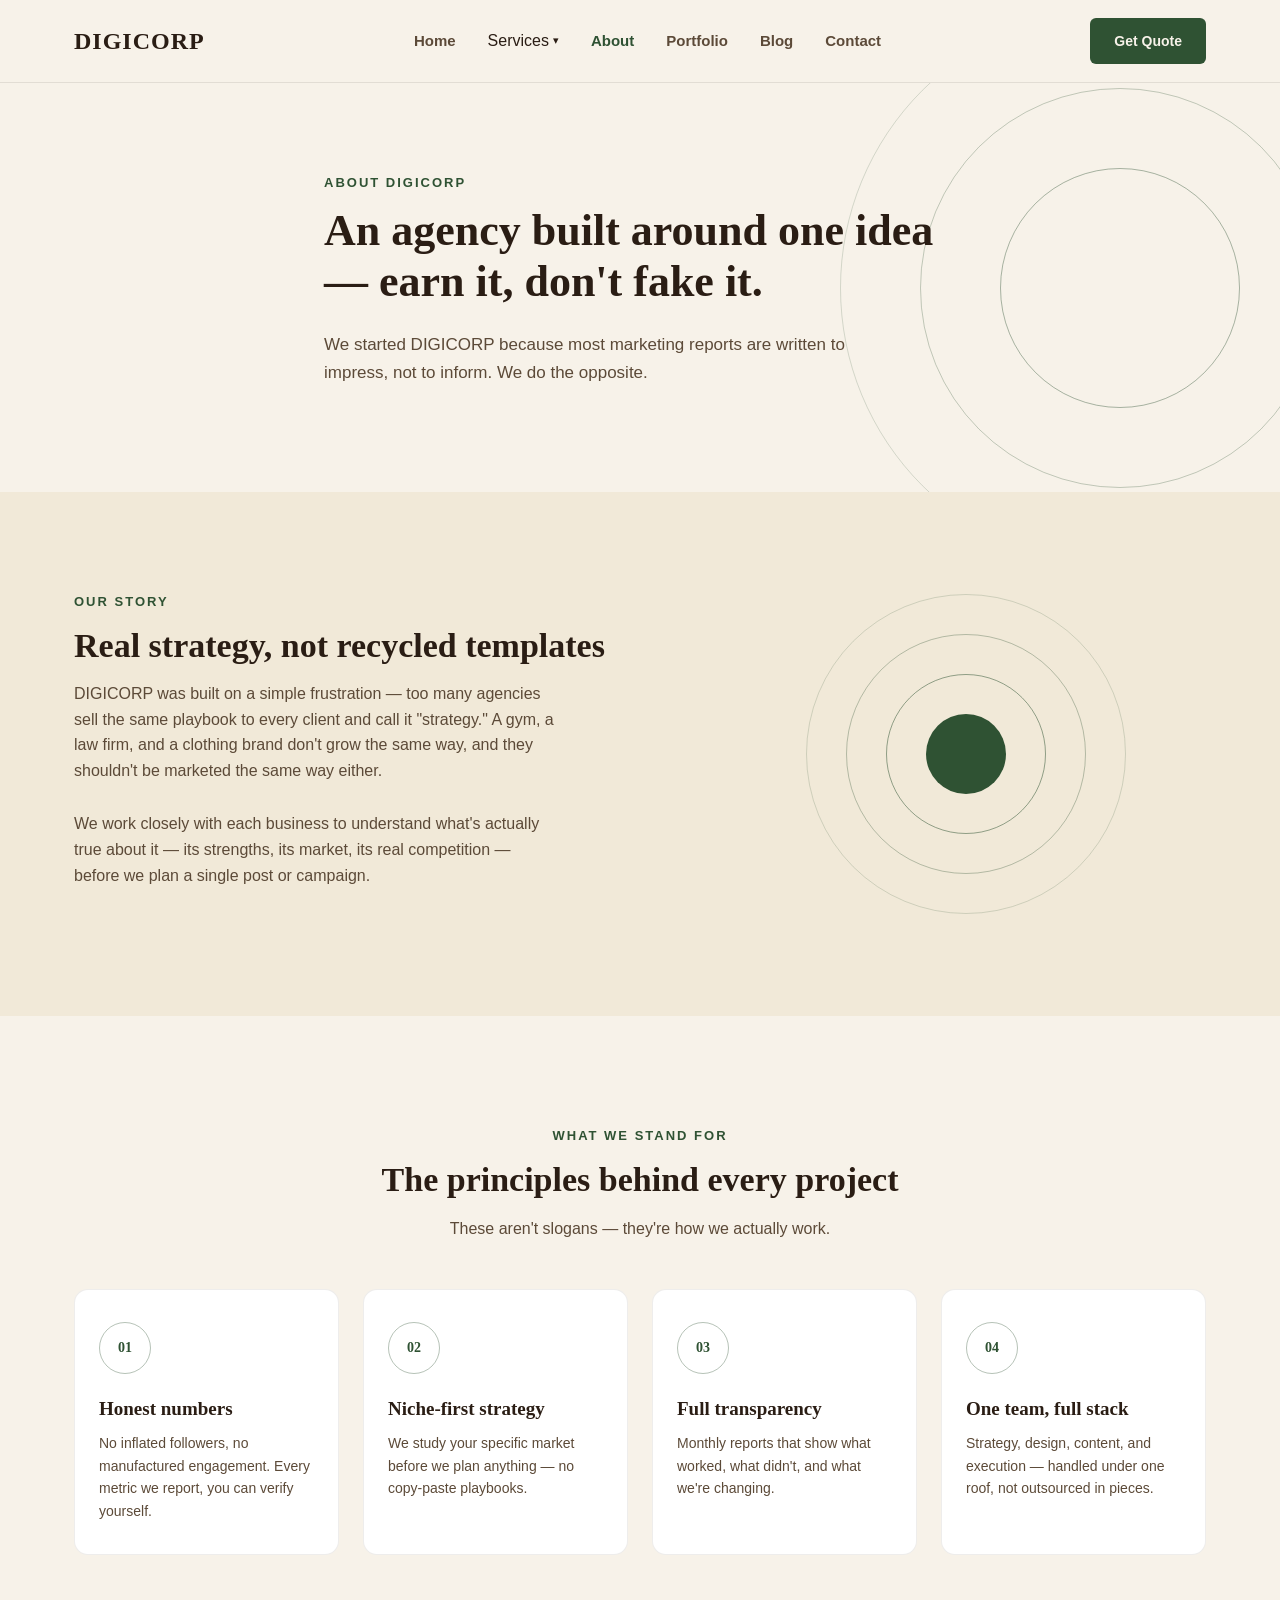
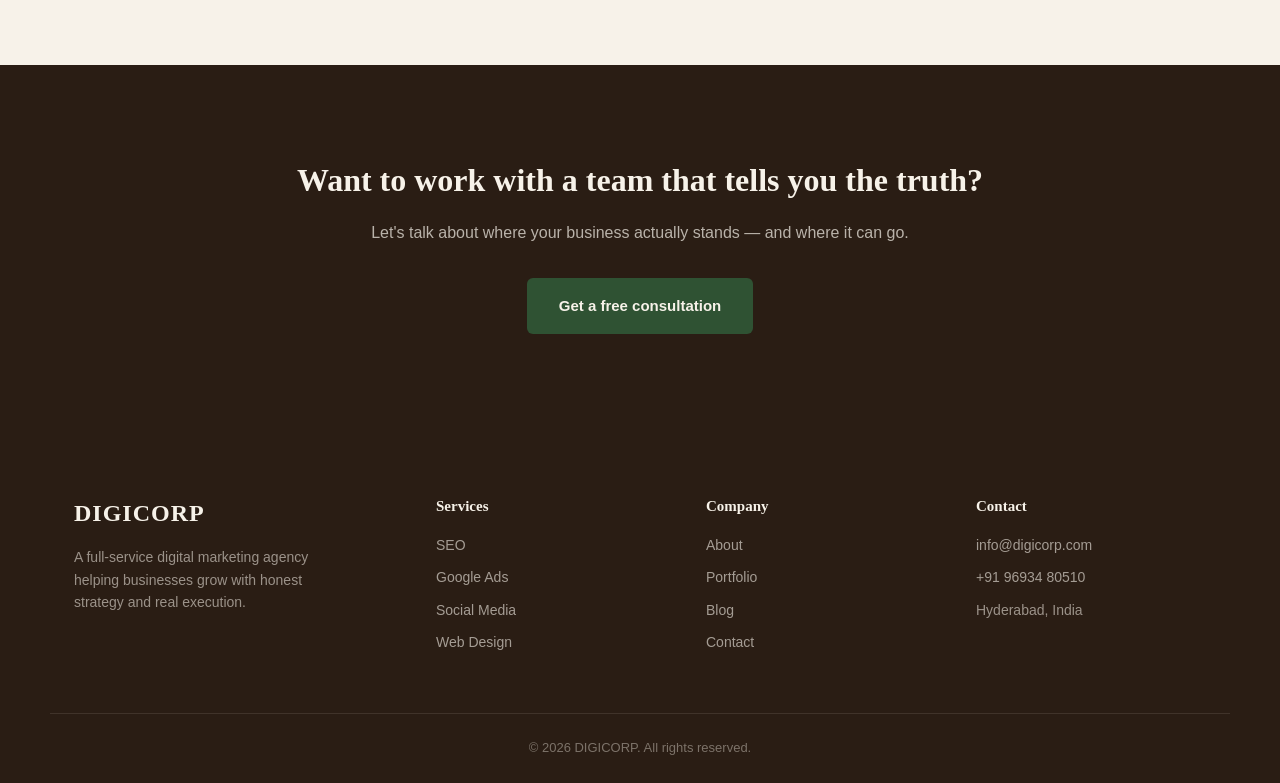
==== about.html @ 6003962d "Create about.html" ====
<!DOCTYPE html>
<html lang="en">
<head>
<meta charset="UTF-8">
<meta name="viewport" content="width=device-width, initial-scale=1.0">
<title>About — DIGICORP</title>
<meta name="description" content="DIGICORP is a full-service digital marketing agency built on one principle — real results, reported honestly.">
<link rel="stylesheet" href="css/style.css">
</head>
<body>

<!-- ===== NAVBAR ===== -->
<header class="navbar" id="navbar">
  <div class="container navbar-inner">
    <a href="index.html" class="logo">DIGICORP</a>

    <nav class="nav-links" id="navLinks">
      <a href="index.html">Home</a>
      <div class="dropdown">
        <a href="services.html" class="dropdown-toggle">Services <span class="caret">▾</span></a>
        <div class="dropdown-menu">
          <a href="seo.html">SEO</a>
          <a href="google-ads.html">Google Ads</a>
          <a href="social-media.html">Social Media Marketing</a>
          <a href="web-design.html">Web Design</a>
          <a href="video-editing.html">Video Editing</a>
          <a href="content-marketing.html">Content Marketing</a>
          <a href="graphics-design.html">Graphics Design</a>
          <a href="branding.html">Branding Strategy</a>
        </div>
      </div>
      <a href="about.html" class="active">About</a>
      <a href="portfolio.html">Portfolio</a>
      <a href="blog.html">Blog</a>
      <a href="contact.html">Contact</a>
    </nav>

    <a href="contact.html" class="btn-cta">Get Quote</a>

    <button class="menu-toggle" id="menuToggle" aria-label="Toggle menu">
      <span></span><span></span><span></span>
    </button>
  </div>
</header>

<!-- ===== PAGE HERO ===== -->
<section class="hero" style="padding: 90px 0 70px;">
  <div class="hero-rings" aria-hidden="true">
    <span class="ring ring-1"></span>
    <span class="ring ring-2"></span>
    <span class="ring ring-3"></span>
  </div>
  <div class="container hero-inner">
    <p class="eyebrow">About DIGICORP</p>
    <h1 style="font-size: 44px;">An agency built around one idea — earn it, don't fake it.</h1>
    <p class="hero-sub">We started DIGICORP because most marketing reports are written to impress, not to inform. We do the opposite.</p>
  </div>
</section>

<!-- ===== STORY ===== -->
<section class="why">
  <div class="container why-inner">
    <div class="why-text">
      <p class="eyebrow">Our story</p>
      <h2 class="section-title">Real strategy, not recycled templates</h2>
      <p class="why-desc">DIGICORP was built on a simple frustration — too many agencies sell the same playbook to every client and call it "strategy." A gym, a law firm, and a clothing brand don't grow the same way, and they shouldn't be marketed the same way either.</p>
      <p class="why-desc">We work closely with each business to understand what's actually true about it — its strengths, its market, its real competition — before we plan a single post or campaign.</p>
    </div>
    <div class="why-visual" aria-hidden="true">
      <div class="ring-stack">
        <div class="ring-stack-circle c1"></div>
        <div class="ring-stack-circle c2"></div>
        <div class="ring-stack-circle c3"></div>
        <div class="ring-stack-circle c4"></div>
      </div>
    </div>
  </div>
</section>

<!-- ===== VALUES ===== -->
<section class="services">
  <div class="container">
    <p class="eyebrow center">What we stand for</p>
    <h2 class="section-title center">The principles behind every project</h2>
    <p class="section-sub center">These aren't slogans — they're how we actually work.</p>

    <div class="services-grid">

      <div class="service-card">
        <span class="service-ring"><i>01</i></span>
        <h3>Honest numbers</h3>
        <p>No inflated followers, no manufactured engagement. Every metric we report, you can verify yourself.</p>
      </div>

      <div class="service-card">
        <span class="service-ring"><i>02</i></span>
        <h3>Niche-first strategy</h3>
        <p>We study your specific market before we plan anything — no copy-paste playbooks.</p>
      </div>

      <div class="service-card">
        <span class="service-ring"><i>03</i></span>
        <h3>Full transparency</h3>
        <p>Monthly reports that show what worked, what didn't, and what we're changing.</p>
      </div>

      <div class="service-card">
        <span class="service-ring"><i>04</i></span>
        <h3>One team, full stack</h3>
        <p>Strategy, design, content, and execution — handled under one roof, not outsourced in pieces.</p>
      </div>

    </div>
  </div>
</section>

<!-- ===== CTA BAND ===== -->
<section class="cta-band">
  <div class="container cta-band-inner">
    <h2>Want to work with a team that tells you the truth?</h2>
    <p>Let's talk about where your business actually stands — and where it can go.</p>
    <a href="contact.html" class="btn-primary">Get a free consultation</a>
  </div>
</section>

<!-- ===== FOOTER ===== -->
<footer class="footer">
  <div class="container footer-inner">
    <div class="footer-col">
      <p class="logo footer-logo">DIGICORP</p>
      <p class="footer-desc">A full-service digital marketing agency helping businesses grow with honest strategy and real execution.</p>
    </div>
    <div class="footer-col">
      <h4>Services</h4>
      <a href="seo.html">SEO</a>
      <a href="google-ads.html">Google Ads</a>
      <a href="social-media.html">Social Media</a>
      <a href="web-design.html">Web Design</a>
    </div>
    <div class="footer-col">
      <h4>Company</h4>
      <a href="about.html">About</a>
      <a href="portfolio.html">Portfolio</a>
      <a href="blog.html">Blog</a>
      <a href="contact.html">Contact</a>
    </div>
    <div class="footer-col">
      <h4>Contact</h4>
      <a href="mailto:info@digicorp.com">info@digicorp.com</a>
      <a href="tel:+919693480510">+91 96934 80510</a>
      <p class="footer-desc">Hyderabad, India</p>
    </div>
  </div>
  <div class="container footer-bottom">
    <p>© 2026 DIGICORP. All rights reserved.</p>
  </div>
</footer>

<script src="js/main.js"></script>
</body>
</html>
---- css/style.css ----
/* ========== RESET & BASE ========== */
* { margin: 0; padding: 0; box-sizing: border-box; }

:root {
  --cream: #F7F2E9;
  --cream-soft: #F1E9D8;
  --brown-deep: #2A1D14;
  --brown-mid: #5C4A38;
  --brown-muted: #8A7158;
  --green: #2F5233;
  --green-light: #3E6B45;
  --white: #FFFFFF;
  --font-heading: "Bookman Old Style", "Century Schoolbook", Georgia, serif;
  --font-body: Calibri, Arial, sans-serif;
}

html { scroll-behavior: smooth; }

body {
  font-family: var(--font-body);
  background: var(--cream);
  color: var(--brown-deep);
  line-height: 1.6;
  overflow-x: hidden;
}

.container {
  max-width: 1180px;
  margin: 0 auto;
  padding: 0 24px;
}

a { text-decoration: none; color: inherit; }
ul { list-style: none; }
img { max-width: 100%; display: block; }

.eyebrow {
  font-family: var(--font-body);
  font-size: 13px;
  font-weight: bold;
  letter-spacing: 2px;
  text-transform: uppercase;
  color: var(--green);
  margin-bottom: 12px;
}
.eyebrow.center { text-align: center; }

.section-title {
  font-family: var(--font-heading);
  font-size: 34px;
  font-weight: bold;
  color: var(--brown-deep);
  line-height: 1.25;
  margin-bottom: 14px;
}
.section-title.center { text-align: center; max-width: 680px; margin-left: auto; margin-right: auto; }

.section-sub {
  font-size: 16px;
  color: var(--brown-mid);
  max-width: 560px;
}
.section-sub.center { text-align: center; margin: 0 auto 48px; }

/* ========== BUTTONS ========== */
.btn-primary, .btn-secondary, .btn-cta {
  display: inline-block;
  padding: 14px 30px;
  border-radius: 6px;
  font-weight: bold;
  font-size: 15px;
  transition: all 0.25s ease;
  cursor: pointer;
  border: 2px solid transparent;
}

.btn-primary {
  background: var(--green);
  color: var(--cream);
}
.btn-primary:hover { background: var(--green-light); transform: translateY(-2px); }

.btn-secondary {
  background: transparent;
  color: var(--brown-deep);
  border-color: var(--brown-deep);
}
.btn-secondary:hover { background: var(--brown-deep); color: var(--cream); }

.btn-cta {
  background: var(--green);
  color: var(--cream);
  padding: 10px 22px;
  font-size: 14px;
}
.btn-cta:hover { background: var(--green-light); }

/* ========== NAVBAR ========== */
.navbar {
  position: sticky;
  top: 0;
  z-index: 100;
  background: rgba(247, 242, 233, 0.95);
  backdrop-filter: blur(6px);
  border-bottom: 1px solid rgba(42, 29, 20, 0.1);
}

.navbar-inner {
  display: flex;
  align-items: center;
  justify-content: space-between;
  padding-top: 18px;
  padding-bottom: 18px;
  gap: 24px;
}

.logo {
  font-family: var(--font-heading);
  font-size: 24px;
  font-weight: bold;
  color: var(--brown-deep);
  letter-spacing: 1px;
  flex-shrink: 0;
}

.nav-links {
  display: flex;
  align-items: center;
  gap: 32px;
  flex: 1;
  justify-content: center;
}

.nav-links > a {
  font-size: 15px;
  font-weight: bold;
  color: var(--brown-mid);
  padding: 6px 0;
  position: relative;
  white-space: nowrap;
}
.nav-links > a:hover, .nav-links > a.active { color: var(--green); }

.dropdown { position: relative; }
.dropdown-toggle { display: flex; align-items: center; gap: 4px; }
.caret { font-size: 11px; }

.dropdown-menu {
  position: absolute;
  top: calc(100% + 14px);
  left: 50%;
  transform: translateX(-50%);
  background: var(--white);
  border: 1px solid rgba(42, 29, 20, 0.1);
  border-radius: 10px;
  padding: 10px;
  min-width: 230px;
  display: flex;
  flex-direction: column;
  opacity: 0;
  visibility: hidden;
  transform: translateX(-50%) translateY(8px);
  transition: all 0.2s ease;
  box-shadow: 0 12px 30px rgba(42, 29, 20, 0.12);
}

.dropdown:hover .dropdown-menu {
  opacity: 1;
  visibility: visible;
  transform: translateX(-50%) translateY(0);
}

.dropdown-menu a {
  padding: 10px 14px;
  border-radius: 6px;
  font-size: 14px;
  font-weight: normal;
  color: var(--brown-deep);
}
.dropdown-menu a:hover { background: var(--cream-soft); color: var(--green); }

.menu-toggle {
  display: none;
  flex-direction: column;
  gap: 5px;
  background: none;
  border: none;
  cursor: pointer;
  padding: 4px;
}
.menu-toggle span {
  width: 24px;
  height: 2.5px;
  background: var(--brown-deep);
  border-radius: 2px;
}

/* ========== HERO ========== */
.hero {
  position: relative;
  padding: 110px 0 90px;
  overflow: hidden;
}

.hero-rings {
  position: absolute;
  top: 50%;
  right: -120px;
  transform: translateY(-50%);
  width: 560px;
  height: 560px;
  pointer-events: none;
}
.ring {
  position: absolute;
  border-radius: 50%;
  border: 1.5px solid rgba(47, 82, 51, 0.18);
}
.ring-1 { width: 560px; height: 560px; top: 0; left: 0; }
.ring-2 { width: 400px; height: 400px; top: 80px; left: 80px; border-color: rgba(47, 82, 51, 0.28); }
.ring-3 { width: 240px; height: 240px; top: 160px; left: 160px; border-color: rgba(47, 82, 51, 0.4); }

.hero-inner { position: relative; max-width: 680px; }

.hero h1 {
  font-family: var(--font-heading);
  font-size: 52px;
  font-weight: bold;
  line-height: 1.15;
  color: var(--brown-deep);
  margin-bottom: 24px;
}

.hero-sub {
  font-size: 17px;
  color: var(--brown-mid);
  max-width: 540px;
  margin-bottom: 36px;
}

.hero-actions { display: flex; gap: 16px; flex-wrap: wrap; }

/* ========== TRUST STRIP ========== */
.trust-strip {
  background: var(--brown-deep);
  padding: 36px 0;
}
.trust-inner {
  display: grid;
  grid-template-columns: repeat(4, 1fr);
  gap: 24px;
  text-align: center;
}
.trust-item { display: flex; flex-direction: column; gap: 4px; }
.trust-num {
  font-family: var(--font-heading);
  font-size: 28px;
  font-weight: bold;
  color: var(--cream);
}
.trust-label {
  font-size: 13px;
  color: rgba(247, 242, 233, 0.65);
  text-transform: uppercase;
  letter-spacing: 1px;
}

/* ========== SERVICES ========== */
.services { padding: 110px 0; }

.services-grid {
  display: grid;
  grid-template-columns: repeat(4, 1fr);
  gap: 24px;
}

.service-card {
  background: var(--white);
  border: 1px solid rgba(42, 29, 20, 0.08);
  border-radius: 14px;
  padding: 32px 24px;
  transition: all 0.25s ease;
}
.service-card:hover {
  transform: translateY(-6px);
  box-shadow: 0 16px 32px rgba(42, 29, 20, 0.1);
  border-color: rgba(47, 82, 51, 0.25);
}

.service-ring {
  display: flex;
  align-items: center;
  justify-content: center;
  width: 52px;
  height: 52px;
  border-radius: 50%;
  border: 1.5px solid rgba(47, 82, 51, 0.35);
  margin-bottom: 20px;
}
.service-ring i {
  font-style: normal;
  font-family: var(--font-heading);
  font-weight: bold;
  font-size: 14px;
  color: var(--green);
}

.service-card h3 {
  font-family: var(--font-heading);
  font-size: 19px;
  margin-bottom: 8px;
  color: var(--brown-deep);
}
.service-card p {
  font-size: 14px;
  color: var(--brown-mid);
}

/* ========== WHY US ========== */
.why { padding: 100px 0; background: var(--cream-soft); }

.why-inner {
  display: grid;
  grid-template-columns: 1.1fr 0.9fr;
  gap: 64px;
  align-items: center;
}

.why-desc { font-size: 16px; color: var(--brown-mid); margin-bottom: 28px; max-width: 480px; }

.why-list { display: flex; flex-direction: column; gap: 16px; }
.why-list li { font-size: 15px; color: var(--brown-mid); padding-left: 26px; position: relative; }
.why-list li::before {
  content: "";
  position: absolute;
  left: 0;
  top: 8px;
  width: 8px;
  height: 8px;
  border-radius: 50%;
  background: var(--green);
}
.why-list strong { color: var(--brown-deep); }

.why-visual { display: flex; align-items: center; justify-content: center; }
.ring-stack { position: relative; width: 320px; height: 320px; }
.ring-stack-circle { position: absolute; border-radius: 50%; border: 1.5px solid var(--green); opacity: 0.18; }
.ring-stack-circle.c1 { width: 320px; height: 320px; top: 0; left: 0; }
.ring-stack-circle.c2 { width: 240px; height: 240px; top: 40px; left: 40px; opacity: 0.32; }
.ring-stack-circle.c3 { width: 160px; height: 160px; top: 80px; left: 80px; opacity: 0.5; }
.ring-stack-circle.c4 { width: 80px; height: 80px; top: 120px; left: 120px; background: var(--green); opacity: 1; border: none; }

/* ========== PROCESS ========== */
.process { padding: 110px 0; }

.process-grid {
  display: grid;
  grid-template-columns: repeat(4, 1fr);
  gap: 32px;
  margin-top: 50px;
}

.process-step { position: relative; padding-top: 8px; }
.process-num {
  font-family: var(--font-heading);
  font-size: 40px;
  font-weight: bold;
  color: rgba(47, 82, 51, 0.22);
  display: block;
  margin-bottom: 12px;
}
.process-step h3 { font-family: var(--font-heading); font-size: 19px; margin-bottom: 8px; color: var(--brown-deep); }
.process-step p { font-size: 14px; color: var(--brown-mid); }

/* ========== CTA BAND ========== */
.cta-band {
  background: var(--brown-deep);
  padding: 90px 0;
  text-align: center;
}
.cta-band h2 {
  font-family: var(--font-heading);
  font-size: 32px;
  color: var(--cream);
  margin-bottom: 14px;
}
.cta-band p {
  color: rgba(247, 242, 233, 0.7);
  font-size: 16px;
  margin-bottom: 32px;
}

/* ========== FOOTER ========== */
.footer { background: var(--brown-deep); padding-top: 70px; }

.footer-inner {
  display: grid;
  grid-template-columns: 1.4fr 1fr 1fr 1fr;
  gap: 40px;
  padding-bottom: 50px;
  border-bottom: 1px solid rgba(247, 242, 233, 0.1);
}

.footer-logo { color: var(--cream); margin-bottom: 14px; }
.footer-desc { font-size: 14px; color: rgba(247, 242, 233, 0.55); max-width: 280px; }

.footer-col h4 {
  font-family: var(--font-heading);
  font-size: 15px;
  color: var(--cream);
  margin-bottom: 16px;
}
.footer-col a {
  display: block;
  font-size: 14px;
  color: rgba(247, 242, 233, 0.6);
  margin-bottom: 10px;
}
.footer-col a:hover { color: var(--green-light); }

.footer-bottom {
  padding: 24px;
  text-align: center;
}
.footer-bottom p { font-size: 13px; color: rgba(247, 242, 233, 0.4); }

/* ========== SCROLL REVEAL ========== */
.reveal { opacity: 0; transform: translateY(20px); transition: opacity 0.5s ease, transform 0.5s ease; }
.reveal.revealed { opacity: 1; transform: translateY(0); }
@media (prefers-reduced-motion: reduce) {
  .reveal { opacity: 1; transform: none; transition: none; }
}

/* ========== RESPONSIVE ========== */
@media (max-width: 980px) {
  .services-grid { grid-template-columns: repeat(2, 1fr); }
  .process-grid { grid-template-columns: repeat(2, 1fr); }
  .why-inner { grid-template-columns: 1fr; }
  .why-visual { order: -1; }
  .footer-inner { grid-template-columns: 1fr 1fr; }
}

@media (max-width: 768px) {
  .nav-links {
    position: fixed;
    top: 73px;
    left: 0;
    right: 0;
    background: var(--cream);
    flex-direction: column;
    align-items: flex-start;
    padding: 24px;
    gap: 18px;
    border-bottom: 1px solid rgba(42,29,20,0.1);
    transform: translateY(-150%);
    opacity: 0;
    transition: all 0.3s ease;
    z-index: 99;
  }
  .nav-links.open { transform: translateY(0); opacity: 1; }
  .dropdown-menu { position: static; transform: none; opacity: 1; visibility: visible; display: none; box-shadow: none; border: none; padding-left: 12px; }
  .dropdown.open .dropdown-menu { display: flex; }
  .menu-toggle { display: flex; }
  .btn-cta { display: none; }

  .hero { padding: 70px 0 60px; }
  .hero h1 { font-size: 36px; }
  .hero-rings { opacity: 0.5; right: -200px; }

  .trust-inner { grid-template-columns: repeat(2, 1fr); }
  .services-grid { grid-template-columns: 1fr; }
  .process-grid { grid-template-columns: 1fr; }
  .footer-inner { grid-template-columns: 1fr; }
  .section-title { font-size: 26px; }
}
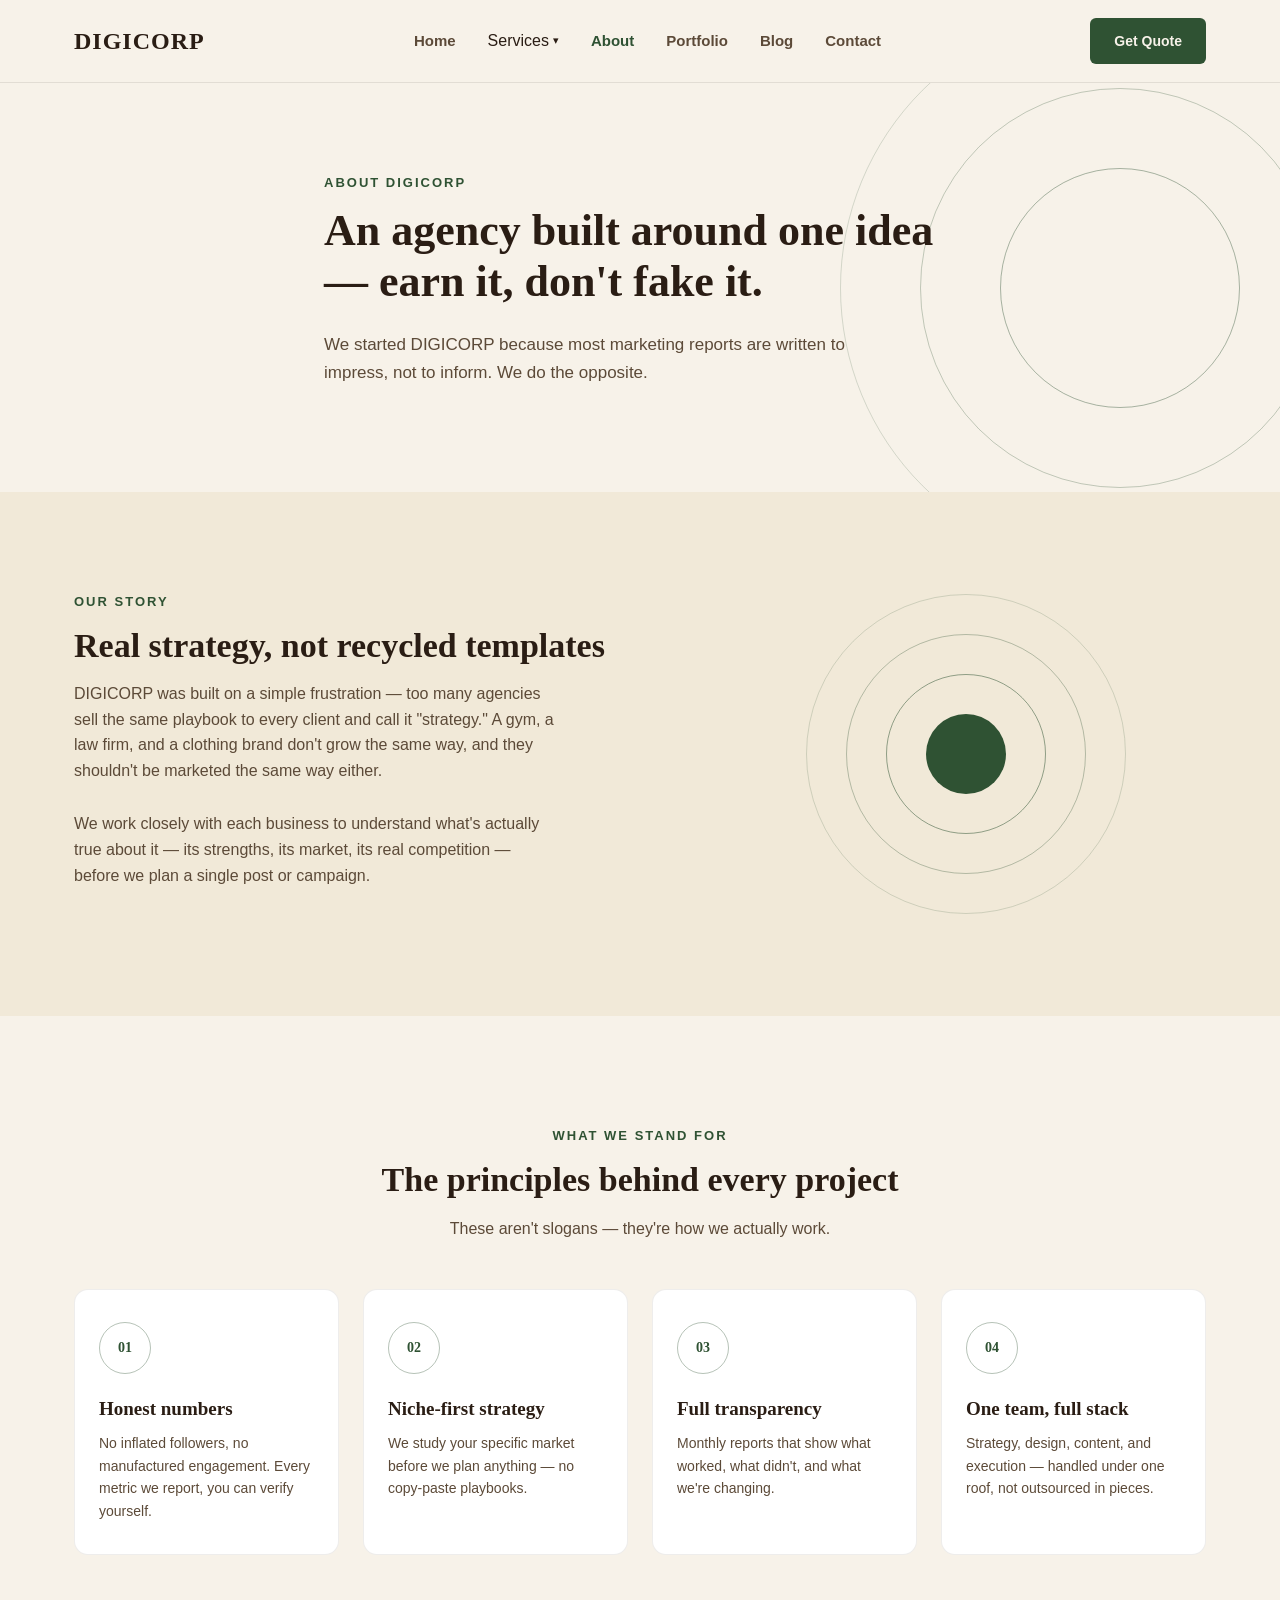
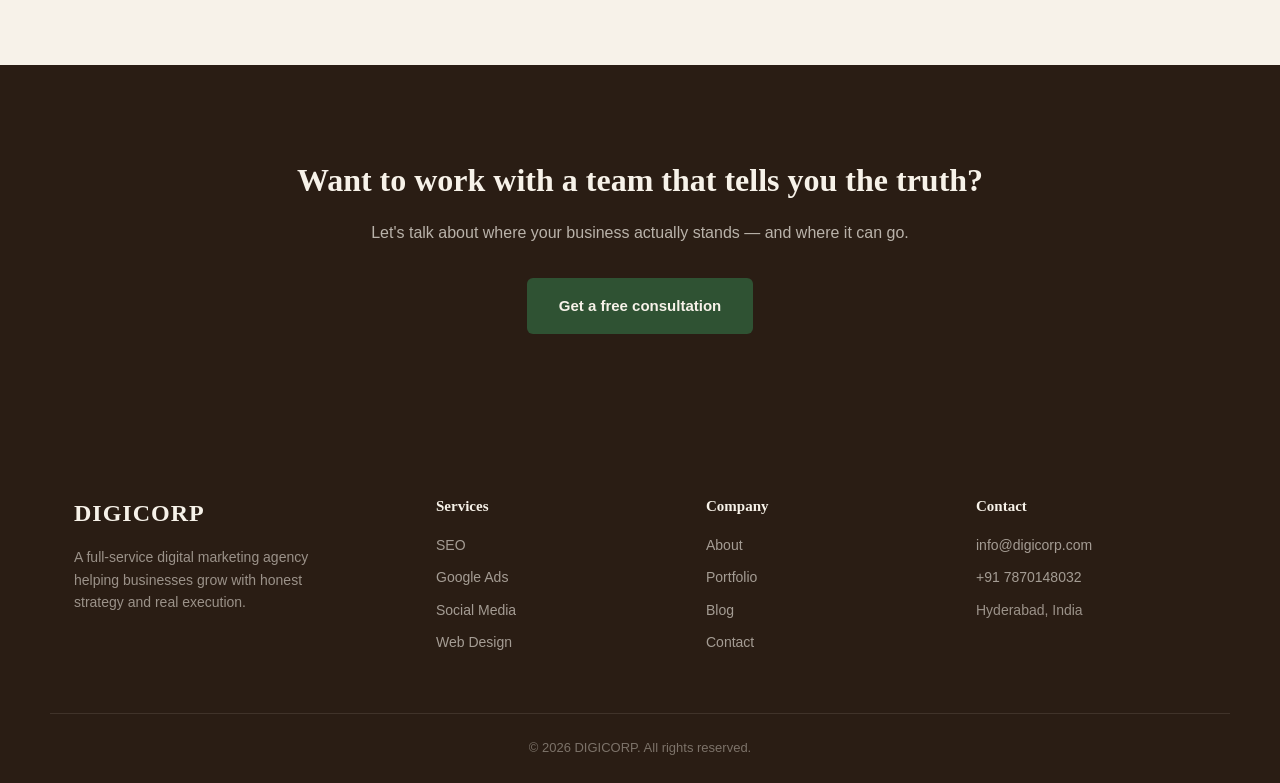
==== commit b34b7211: "Update about.html" ====
--- a/about.html
+++ b/about.html
@@ -147,7 +147,7 @@
     <div class="footer-col">
       <h4>Contact</h4>
       <a href="mailto:info@digicorp.com">info@digicorp.com</a>
-      <a href="tel:+919693480510">+91 96934 80510</a>
+      <a href="tel:+91 7870148032">+91 7870148032</a>
       <p class="footer-desc">Hyderabad, India</p>
     </div>
   </div>
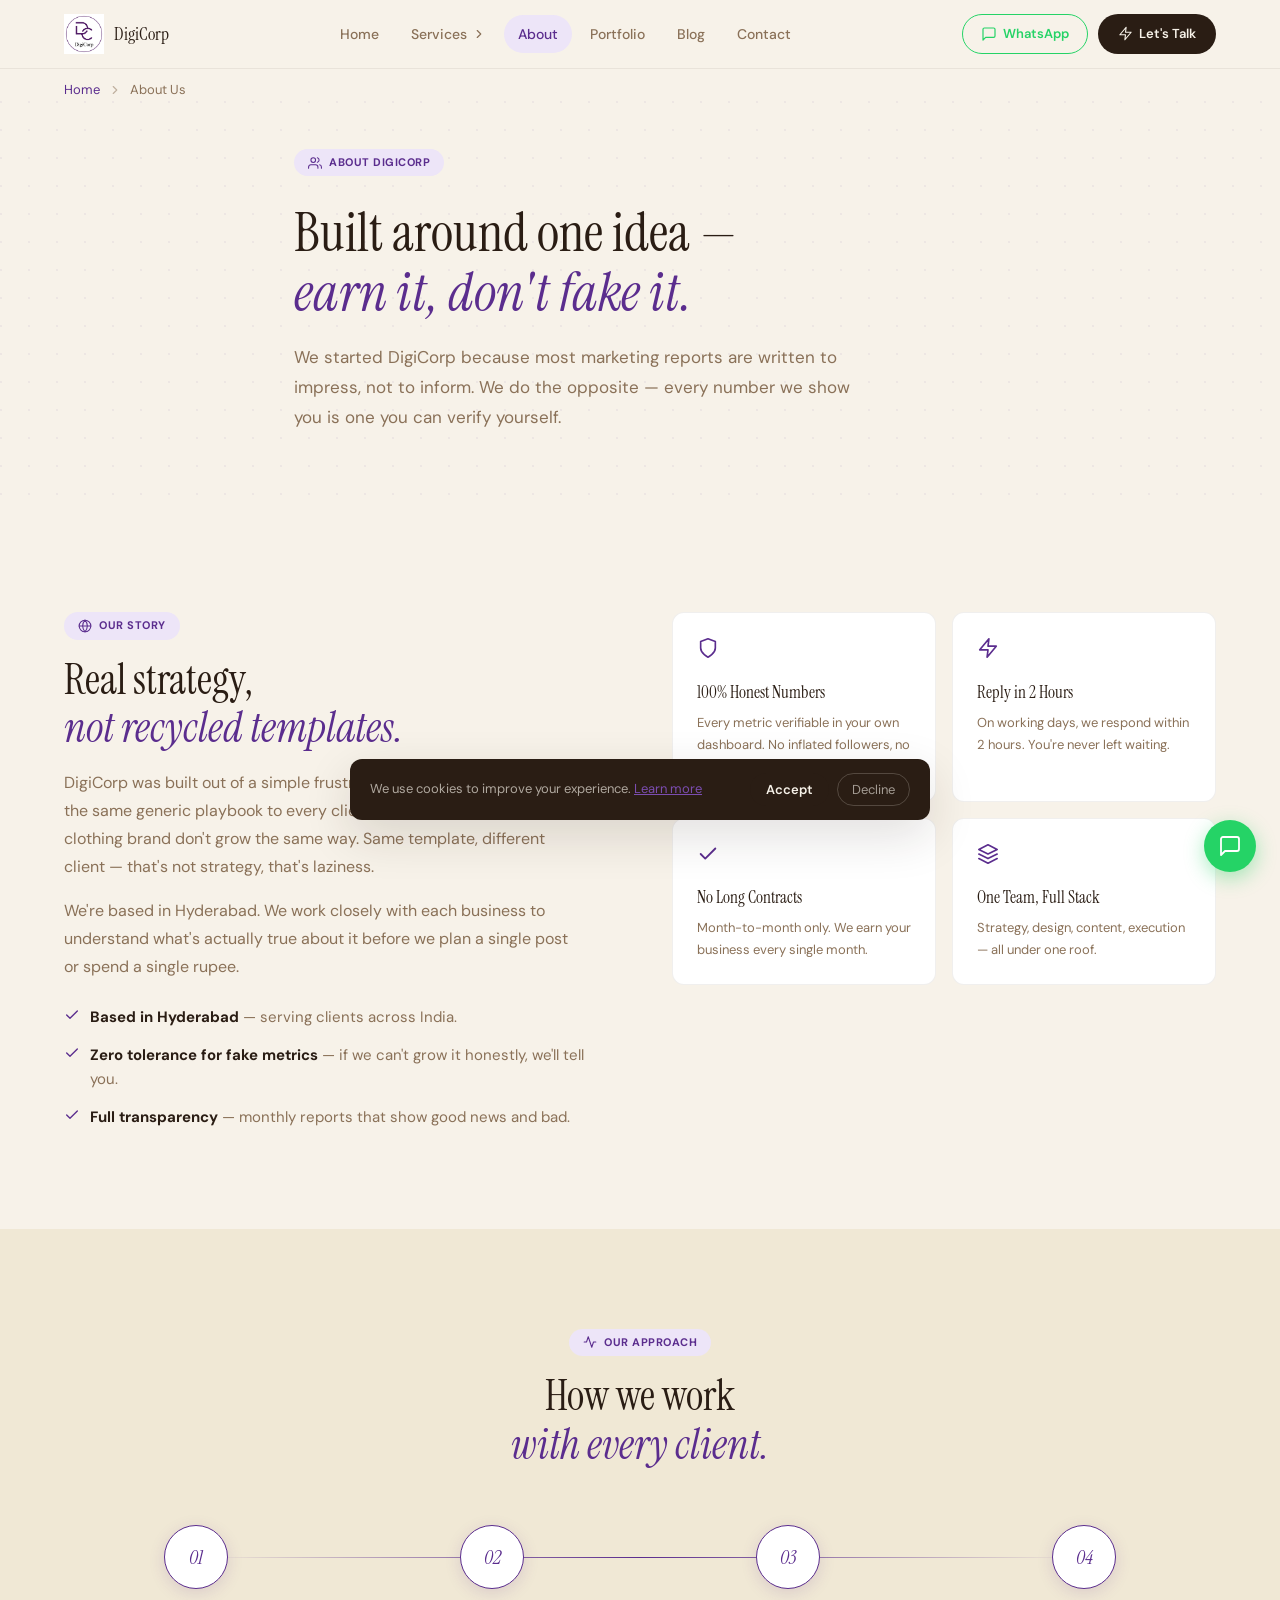
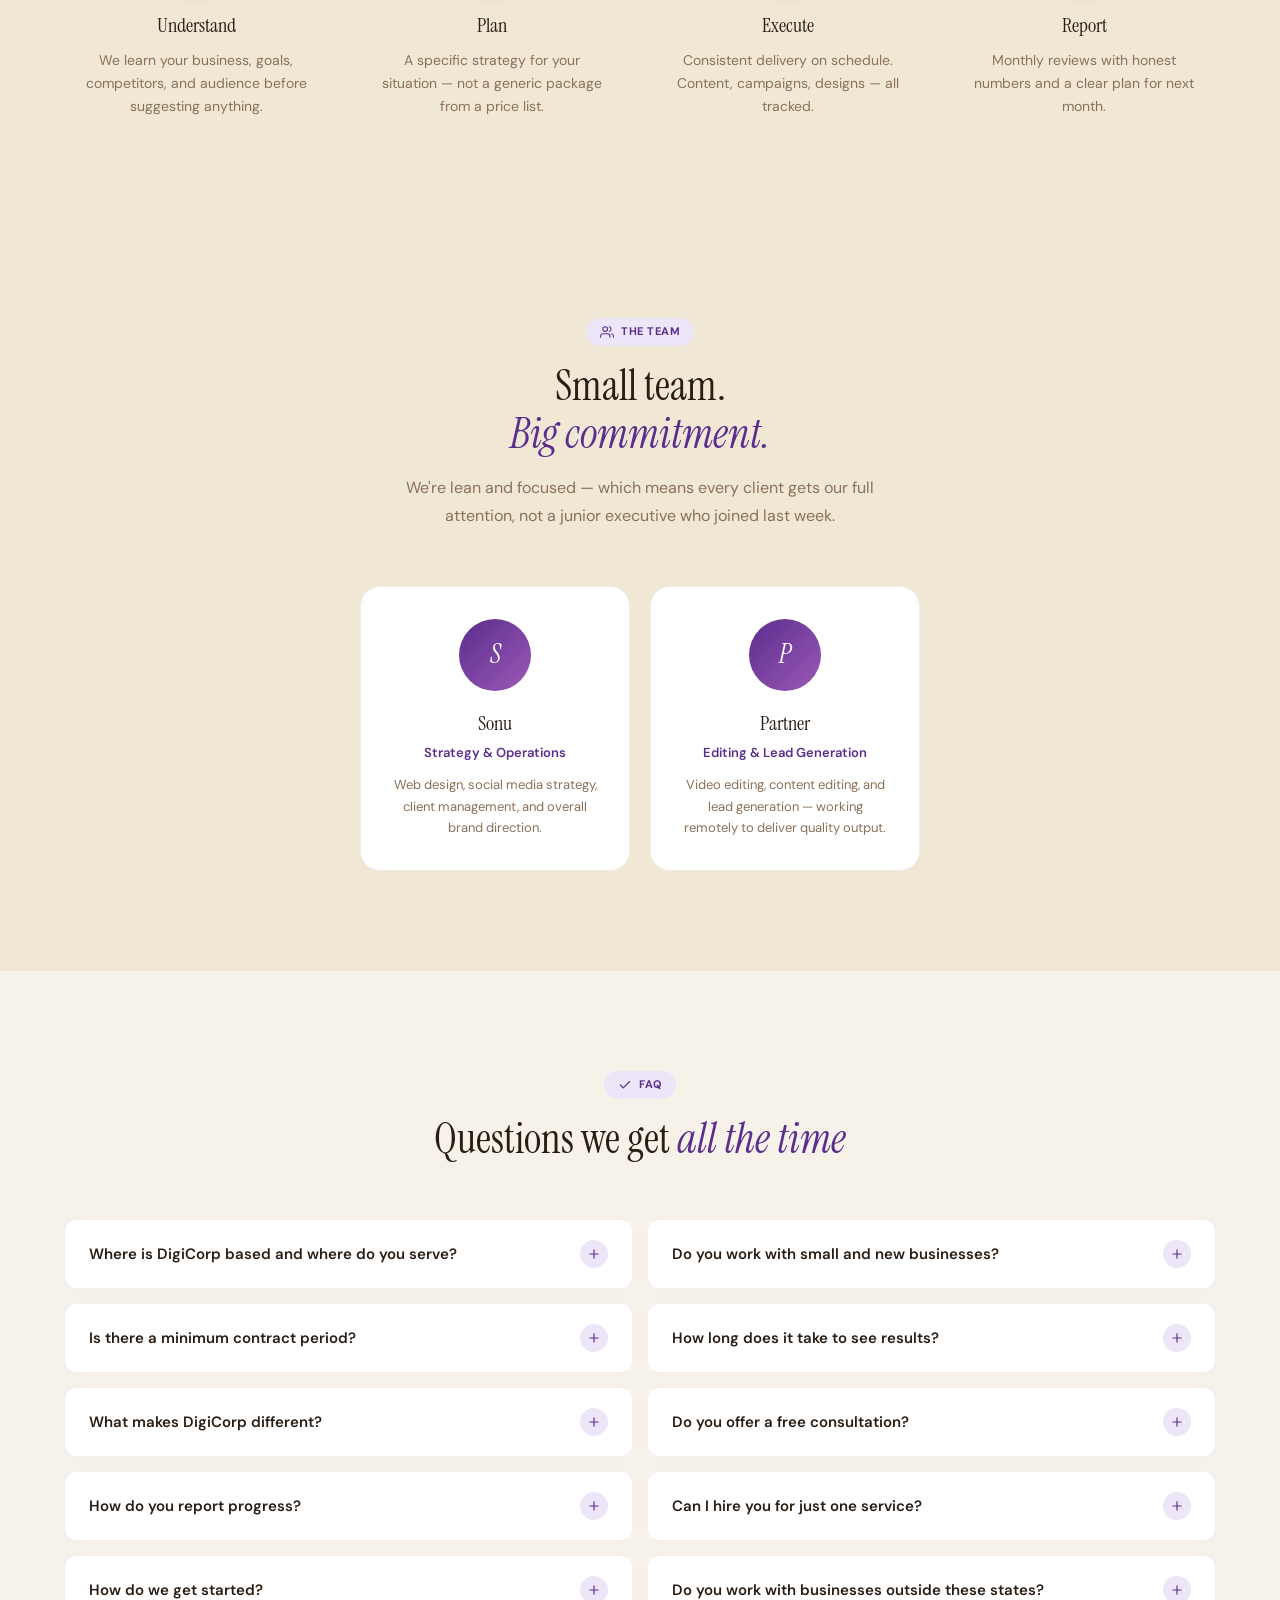
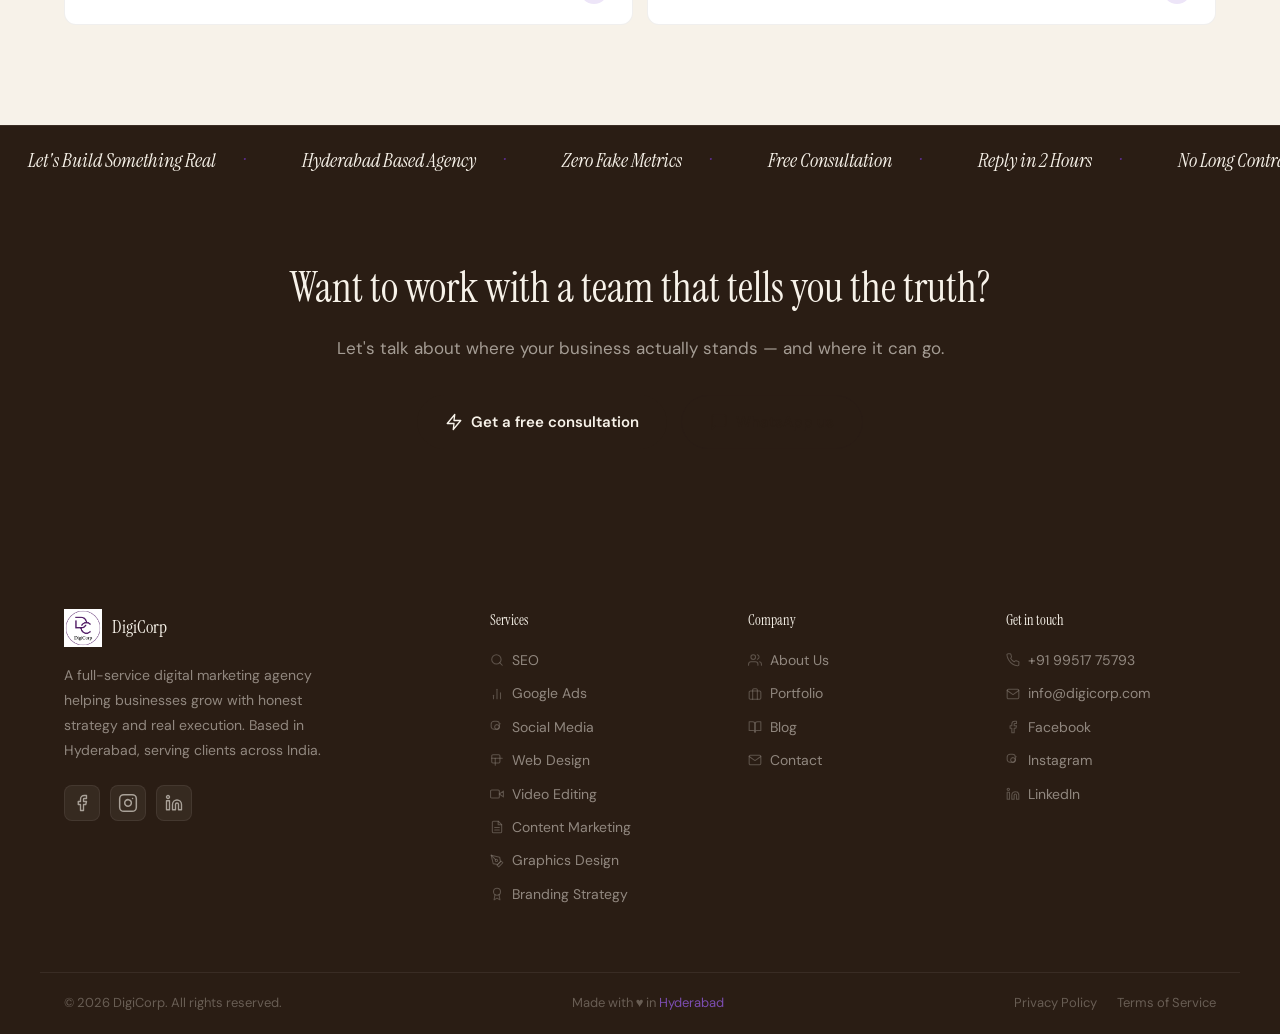
==== commit 3039fb06: "Update about.html" ====
--- a/about.html
+++ b/about.html
@@ -3,159 +3,207 @@
 <head>
 <meta charset="UTF-8">
 <meta name="viewport" content="width=device-width, initial-scale=1.0">
-<title>About — DIGICORP</title>
-<meta name="description" content="DIGICORP is a full-service digital marketing agency built on one principle — real results, reported honestly.">
+<title>About Us — DigiCorp | Digital Marketing Agency Hyderabad</title>
+<meta name="description" content="DigiCorp is a Hyderabad-based digital marketing agency built on honest strategy, zero fake metrics, and deep market research.">
+<meta name="keywords" content="digital marketing agency Hyderabad, SEO Hyderabad, social media marketing Hyderabad, Google Ads, digital marketing agency India">
+<meta property="og:title" content="About Us — DigiCorp">
+<meta property="og:description" content="DigiCorp is a Hyderabad-based digital marketing agency built on honest strategy, zero fake metrics, and deep market research.">
+<meta property="og:type" content="website">
+<link rel="preconnect" href="https://fonts.googleapis.com">
+<link rel="preconnect" href="https://fonts.gstatic.com" crossorigin>
+<link href="https://fonts.googleapis.com/css2?family=Instrument+Serif:ital@0;1&family=DM+Sans:opsz,wght@9..40,300;9..40,400;9..40,500;9..40,600&display=swap" rel="stylesheet">
 <link rel="stylesheet" href="css/style.css">
 </head>
 <body>
-
-<!-- ===== NAVBAR ===== -->
+<div id="progress-bar"></div>
+<div id="preloader"><div class="pre-inner"><img src="Digicorplogo.png" alt="DigiCorp" class="logo-img"><div class="pre-bar"><div class="pre-fill"></div></div></div></div>
 <header class="navbar" id="navbar">
-  <div class="container navbar-inner">
-    <a href="index.html" class="logo">DIGICORP</a>
-
-    <nav class="nav-links" id="navLinks">
-      <a href="index.html">Home</a>
-      <div class="dropdown">
-        <a href="services.html" class="dropdown-toggle">Services <span class="caret">▾</span></a>
-        <div class="dropdown-menu">
-          <a href="seo.html">SEO</a>
-          <a href="google-ads.html">Google Ads</a>
-          <a href="social-media.html">Social Media Marketing</a>
-          <a href="web-design.html">Web Design</a>
-          <a href="video-editing.html">Video Editing</a>
-          <a href="content-marketing.html">Content Marketing</a>
-          <a href="graphics-design.html">Graphics Design</a>
-          <a href="branding.html">Branding Strategy</a>
-        </div>
-      </div>
-      <a href="about.html" class="active">About</a>
-      <a href="portfolio.html">Portfolio</a>
-      <a href="blog.html">Blog</a>
-      <a href="contact.html">Contact</a>
-    </nav>
-
-    <a href="contact.html" class="btn-cta">Get Quote</a>
-
-    <button class="menu-toggle" id="menuToggle" aria-label="Toggle menu">
-      <span></span><span></span><span></span>
-    </button>
+  <div class="nav-inner">
+    <a href="index.html" class="nav-brand"><img src="Digicorplogo.png" alt="DigiCorp" class="logo-img"><span class="nav-brand-name">DigiCorp</span></a>
+    <nav class="nav-links" id="navLinks"><a href="index.html" class="nav-link">Home</a><div class="dd-wrap"><button class="nav-link dd-btn">Services <svg width="14" height="14" viewBox="0 0 24 24" fill="none" stroke="currentColor" stroke-width="2" stroke-linecap="round" stroke-linejoin="round"><polyline points="9 18 15 12 9 6"/></svg></button><div class="dd-menu"><a href="seo.html" class="dd-item"><svg width="16" height="16" viewBox="0 0 24 24" fill="none" stroke="currentColor" stroke-width="1.8" stroke-linecap="round" stroke-linejoin="round"><circle cx="11" cy="11" r="8"/><line x1="21" y1="21" x2="16.65" y2="16.65"/></svg>SEO</a><a href="google-ads.html" class="dd-item"><svg width="16" height="16" viewBox="0 0 24 24" fill="none" stroke="currentColor" stroke-width="1.8" stroke-linecap="round" stroke-linejoin="round"><line x1="18" y1="20" x2="18" y2="10"/><line x1="12" y1="20" x2="12" y2="4"/><line x1="6" y1="20" x2="6" y2="14"/></svg>Google Ads</a><a href="social-media.html" class="dd-item"><svg width="16" height="16" viewBox="0 0 24 24" fill="none" stroke="currentColor" stroke-width="1.8" stroke-linecap="round" stroke-linejoin="round"><rect x="2" y="2" width="16" height="16" rx="5"/><path d="M16 11.37A4 4 0 1 1 12.63 8 4 4 0 0 1 16 11.37z"/><line x1="17.5" y1="6.5" x2="17.51" y2="6.5"/></svg>Social Media</a><a href="web-design.html" class="dd-item"><svg width="16" height="16" viewBox="0 0 24 24" fill="none" stroke="currentColor" stroke-width="1.8" stroke-linecap="round" stroke-linejoin="round"><rect x="3" y="3" width="16" height="16" rx="2"/><line x1="3" y1="9" x2="21" y2="9"/><line x1="9" y1="21" x2="9" y2="9"/></svg>Web Design</a><a href="video-editing.html" class="dd-item"><svg width="16" height="16" viewBox="0 0 24 24" fill="none" stroke="currentColor" stroke-width="1.8" stroke-linecap="round" stroke-linejoin="round"><polygon points="23 7 16 12 23 17 23 7"/><rect x="1" y="5" width="15" height="14" rx="2"/></svg>Video Editing</a><a href="content-marketing.html" class="dd-item"><svg width="16" height="16" viewBox="0 0 24 24" fill="none" stroke="currentColor" stroke-width="1.8" stroke-linecap="round" stroke-linejoin="round"><path d="M14 2H6a2 2 0 0 0-2 2v16a2 2 0 0 0 2 2h12a2 2 0 0 0 2-2V8z"/><polyline points="14 2 14 8 20 8"/><line x1="16" y1="13" x2="8" y2="13"/><line x1="16" y1="17" x2="8" y2="17"/></svg>Content Marketing</a><a href="graphics-design.html" class="dd-item"><svg width="16" height="16" viewBox="0 0 24 24" fill="none" stroke="currentColor" stroke-width="1.8" stroke-linecap="round" stroke-linejoin="round"><path d="M12 19l7-7 3 3-7 7-3-3z"/><path d="M18 13l-1.5-7.5L2 2l3.5 14.5L13 18l5-5z"/><path d="M2 2l7.586 7.586"/><circle cx="11" cy="11" r="2"/></svg>Graphics Design</a><a href="branding.html" class="dd-item"><svg width="16" height="16" viewBox="0 0 24 24" fill="none" stroke="currentColor" stroke-width="1.8" stroke-linecap="round" stroke-linejoin="round"><circle cx="12" cy="8" r="6"/><path d="M15.477 12.89L17 22l-5-3-5 3 1.523-9.11"/></svg>Branding Strategy</a></div></div><a href="about.html" class="nav-link active">About</a><a href="portfolio.html" class="nav-link">Portfolio</a><a href="blog.html" class="nav-link">Blog</a><a href="contact.html" class="nav-link">Contact</a></nav>
+    <div class="nav-actions">
+      <a href="https://wa.me/919951775793?text=Hi%20DigiCorp%2C%20I%20want%20to%20discuss%20digital%20marketing%20for%20my%20business." target="_blank" class="btn-wa"><svg width="16" height="16" viewBox="0 0 24 24" fill="none" stroke="currentColor" stroke-width="1.8" stroke-linecap="round" stroke-linejoin="round"><path d="M21 15a2 2 0 0 1-2 2H7l-4 4V5a2 2 0 0 1 2-2h14a2 2 0 0 1 2 2z"/></svg>WhatsApp</a>
+      <a href="contact.html" class="btn-talk"><svg width="15" height="15" viewBox="0 0 24 24" fill="none" stroke="currentColor" stroke-width="1.8" stroke-linecap="round" stroke-linejoin="round"><polygon points="13 2 3 14 12 14 11 22 21 10 12 10 13 2"/></svg>Let's Talk</a>
+    </div>
+    <button class="hamburger" id="hamburger" aria-label="Menu"><span></span><span></span><span></span></button>
   </div>
 </header>
-
-<!-- ===== PAGE HERO ===== -->
-<section class="hero" style="padding: 90px 0 70px;">
-  <div class="hero-rings" aria-hidden="true">
-    <span class="ring ring-1"></span>
-    <span class="ring ring-2"></span>
-    <span class="ring ring-3"></span>
-  </div>
-  <div class="container hero-inner">
-    <p class="eyebrow">About DIGICORP</p>
-    <h1 style="font-size: 44px;">An agency built around one idea — earn it, don't fake it.</h1>
-    <p class="hero-sub">We started DIGICORP because most marketing reports are written to impress, not to inform. We do the opposite.</p>
-  </div>
-</section>
-
-<!-- ===== STORY ===== -->
-<section class="why">
+<div class="mob-nav" id="mobNav">
+  <a href="index.html" class="mob-link"><svg width="16" height="16" viewBox="0 0 24 24" fill="none" stroke="currentColor" stroke-width="1.8" stroke-linecap="round" stroke-linejoin="round"><path d="M3 9l9-7 9 7v11a2 2 0 0 1-2 2H5a2 2 0 0 1-2-2z"/><polyline points="9 22 9 12 15 12 15 22"/></svg>Home</a>
+  <div class="mob-dd">
+    <button class="mob-dd-btn" id="mobDdBtn"><svg width="16" height="16" viewBox="0 0 24 24" fill="none" stroke="currentColor" stroke-width="1.8" stroke-linecap="round" stroke-linejoin="round"><polygon points="12 2 2 7 12 12 22 7 12 2"/><polyline points="2 17 12 22 22 17"/><polyline points="2 12 12 17 22 12"/></svg>Services <svg width="14" height="14" viewBox="0 0 24 24" fill="none" stroke="currentColor" stroke-width="2" stroke-linecap="round" stroke-linejoin="round"><polyline points="9 18 15 12 9 6"/></svg></button>
+    <div class="mob-svc-grid" id="mobSvcGrid"><a href="seo.html" class="mob-svc-link"><svg width="14" height="14" viewBox="0 0 24 24" fill="none" stroke="currentColor" stroke-width="1.8" stroke-linecap="round" stroke-linejoin="round"><circle cx="11" cy="11" r="8"/><line x1="21" y1="21" x2="16.65" y2="16.65"/></svg>SEO</a><a href="google-ads.html" class="mob-svc-link"><svg width="14" height="14" viewBox="0 0 24 24" fill="none" stroke="currentColor" stroke-width="1.8" stroke-linecap="round" stroke-linejoin="round"><line x1="18" y1="20" x2="18" y2="10"/><line x1="12" y1="20" x2="12" y2="4"/><line x1="6" y1="20" x2="6" y2="14"/></svg>Google Ads</a><a href="social-media.html" class="mob-svc-link"><svg width="14" height="14" viewBox="0 0 24 24" fill="none" stroke="currentColor" stroke-width="1.8" stroke-linecap="round" stroke-linejoin="round"><rect x="2" y="2" width="14" height="14" rx="5"/><path d="M16 11.37A4 4 0 1 1 12.63 8 4 4 0 0 1 16 11.37z"/><line x1="17.5" y1="6.5" x2="17.51" y2="6.5"/></svg>Social Media</a><a href="web-design.html" class="mob-svc-link"><svg width="14" height="14" viewBox="0 0 24 24" fill="none" stroke="currentColor" stroke-width="1.8" stroke-linecap="round" stroke-linejoin="round"><rect x="3" y="3" width="14" height="14" rx="2"/><line x1="3" y1="9" x2="21" y2="9"/><line x1="9" y1="21" x2="9" y2="9"/></svg>Web Design</a><a href="video-editing.html" class="mob-svc-link"><svg width="14" height="14" viewBox="0 0 24 24" fill="none" stroke="currentColor" stroke-width="1.8" stroke-linecap="round" stroke-linejoin="round"><polygon points="23 7 16 12 23 17 23 7"/><rect x="1" y="5" width="15" height="14" rx="2"/></svg>Video Editing</a><a href="content-marketing.html" class="mob-svc-link"><svg width="14" height="14" viewBox="0 0 24 24" fill="none" stroke="currentColor" stroke-width="1.8" stroke-linecap="round" stroke-linejoin="round"><path d="M14 2H6a2 2 0 0 0-2 2v16a2 2 0 0 0 2 2h12a2 2 0 0 0 2-2V8z"/><polyline points="14 2 14 8 20 8"/><line x1="16" y1="13" x2="8" y2="13"/><line x1="16" y1="17" x2="8" y2="17"/></svg>Content Marketing</a><a href="graphics-design.html" class="mob-svc-link"><svg width="14" height="14" viewBox="0 0 24 24" fill="none" stroke="currentColor" stroke-width="1.8" stroke-linecap="round" stroke-linejoin="round"><path d="M12 19l7-7 3 3-7 7-3-3z"/><path d="M18 13l-1.5-7.5L2 2l3.5 14.5L13 18l5-5z"/><path d="M2 2l7.586 7.586"/><circle cx="11" cy="11" r="2"/></svg>Graphics Design</a><a href="branding.html" class="mob-svc-link"><svg width="14" height="14" viewBox="0 0 24 24" fill="none" stroke="currentColor" stroke-width="1.8" stroke-linecap="round" stroke-linejoin="round"><circle cx="12" cy="8" r="6"/><path d="M15.477 12.89L17 22l-5-3-5 3 1.523-9.11"/></svg>Branding Strategy</a></div>
+  </div>
+  <a href="about.html" class="mob-link"><svg width="16" height="16" viewBox="0 0 24 24" fill="none" stroke="currentColor" stroke-width="1.8" stroke-linecap="round" stroke-linejoin="round"><path d="M17 21v-2a4 4 0 0 0-4-4H5a4 4 0 0 0-4 4v2"/><circle cx="9" cy="7" r="4"/><path d="M23 21v-2a4 4 0 0 0-3-3.87"/><path d="M16 3.13a4 4 0 0 1 0 7.75"/></svg>About</a>
+  <a href="portfolio.html" class="mob-link"><svg width="16" height="16" viewBox="0 0 24 24" fill="none" stroke="currentColor" stroke-width="1.8" stroke-linecap="round" stroke-linejoin="round"><rect x="2" y="7" width="20" height="14" rx="2"/><path d="M16 21V5a2 2 0 0 0-2-2h-4a2 2 0 0 0-2 2v16"/></svg>Portfolio</a>
+  <a href="blog.html" class="mob-link"><svg width="16" height="16" viewBox="0 0 24 24" fill="none" stroke="currentColor" stroke-width="1.8" stroke-linecap="round" stroke-linejoin="round"><path d="M2 3h6a4 4 0 0 1 4 4v14a3 3 0 0 0-3-3H2z"/><path d="M22 3h-6a4 4 0 0 0-4 4v14a3 3 0 0 1 3-3h7z"/></svg>Blog</a>
+  <a href="contact.html" class="mob-link"><svg width="16" height="16" viewBox="0 0 24 24" fill="none" stroke="currentColor" stroke-width="1.8" stroke-linecap="round" stroke-linejoin="round"><path d="M4 4h16c1.1 0 2 .9 2 2v12c0 1.1-.9 2-2 2H4c-1.1 0-2-.9-2-2V6c0-1.1.9-2 2-2z"/><polyline points="22,6 12,13 2,6"/></svg>Contact</a>
+  <div class="mob-actions">
+    <a href="https://wa.me/919951775793?text=Hi%20DigiCorp%2C%20I%20want%20to%20discuss%20digital%20marketing%20for%20my%20business." target="_blank" class="btn-wa w100">WhatsApp us</a>
+    <a href="contact.html" class="btn-talk w100">Let's Talk</a>
+  </div>
+</div>
+<div class="breadcrumb"><div class="container bc-inner"><a href="index.html">Home</a><svg width="14" height="14" viewBox="0 0 24 24" fill="none" stroke="currentColor" stroke-width="2" stroke-linecap="round" stroke-linejoin="round"><polyline points="9 18 15 12 9 6"/></svg><span>About Us</span></div></div>
+<section class="page-hero">
+  <div class="hero-bg"></div>
+  <div class="container page-hero-inner">
+    <span class="section-label"><svg width="14" height="14" viewBox="0 0 24 24" fill="none" stroke="currentColor" stroke-width="1.8" stroke-linecap="round" stroke-linejoin="round"><path d="M17 21v-2a4 4 0 0 0-4-4H5a4 4 0 0 0-4 4v2"/><circle cx="9" cy="7" r="4"/><path d="M23 21v-2a4 4 0 0 0-3-3.87"/><path d="M16 3.13a4 4 0 0 1 0 7.75"/></svg>About DigiCorp</span>
+    <h1 class="page-hero-title">Built around one idea —<br><em>earn it, don't fake it.</em></h1>
+    <p class="page-hero-sub">We started DigiCorp because most marketing reports are written to impress, not to inform. We do the opposite — every number we show you is one you can verify yourself.</p>
+  </div>
+</section>
+<section class="section">
   <div class="container why-inner">
-    <div class="why-text">
-      <p class="eyebrow">Our story</p>
-      <h2 class="section-title">Real strategy, not recycled templates</h2>
-      <p class="why-desc">DIGICORP was built on a simple frustration — too many agencies sell the same playbook to every client and call it "strategy." A gym, a law firm, and a clothing brand don't grow the same way, and they shouldn't be marketed the same way either.</p>
-      <p class="why-desc">We work closely with each business to understand what's actually true about it — its strengths, its market, its real competition — before we plan a single post or campaign.</p>
-    </div>
-    <div class="why-visual" aria-hidden="true">
-      <div class="ring-stack">
-        <div class="ring-stack-circle c1"></div>
-        <div class="ring-stack-circle c2"></div>
-        <div class="ring-stack-circle c3"></div>
-        <div class="ring-stack-circle c4"></div>
-      </div>
-    </div>
-  </div>
-</section>
-
-<!-- ===== VALUES ===== -->
-<section class="services">
+    <div class="why-left reveal">
+      <span class="section-label"><svg width="14" height="14" viewBox="0 0 24 24" fill="none" stroke="currentColor" stroke-width="1.8" stroke-linecap="round" stroke-linejoin="round"><circle cx="12" cy="12" r="10"/><line x1="2" y1="12" x2="22" y2="12"/><path d="M12 2a15.3 15.3 0 0 1 4 10 15.3 15.3 0 0 1-4 10 15.3 15.3 0 0 1-4-10 15.3 15.3 0 0 1 4-10z"/></svg>Our story</span>
+      <h2 class="section-title">Real strategy,<br><em>not recycled templates.</em></h2>
+      <p class="section-sub" style="margin-bottom:16px;">DigiCorp was built out of a simple frustration — too many agencies sell the same generic playbook to every client. A gym, a law firm, and a clothing brand don't grow the same way. Same template, different client — that's not strategy, that's laziness.</p>
+      <p class="section-sub">We're based in Hyderabad. We work closely with each business to understand what's actually true about it before we plan a single post or spend a single rupee.</p>
+      <ul class="why-list" style="margin-top:24px;">
+        <li><svg width="16" height="16" viewBox="0 0 24 24" fill="none" stroke="currentColor" stroke-width="2" stroke-linecap="round" stroke-linejoin="round"><polyline points="20 6 9 17 4 12"/></svg><span><strong>Based in Hyderabad</strong> — serving clients across India.</span></li>
+        <li><svg width="16" height="16" viewBox="0 0 24 24" fill="none" stroke="currentColor" stroke-width="2" stroke-linecap="round" stroke-linejoin="round"><polyline points="20 6 9 17 4 12"/></svg><span><strong>Zero tolerance for fake metrics</strong> — if we can't grow it honestly, we'll tell you.</span></li>
+        <li><svg width="16" height="16" viewBox="0 0 24 24" fill="none" stroke="currentColor" stroke-width="2" stroke-linecap="round" stroke-linejoin="round"><polyline points="20 6 9 17 4 12"/></svg><span><strong>Full transparency</strong> — monthly reports that show good news and bad.</span></li>
+      </ul>
+    </div>
+    <div class="why-right reveal">
+      <div class="why-card"><svg width="22" height="22" viewBox="0 0 24 24" fill="none" stroke="currentColor" stroke-width="1.8" stroke-linecap="round" stroke-linejoin="round"><path d="M12 22s8-4 8-10V5l-8-3-8 3v7c0 6 8 10 8 10z"/></svg><h4>100% Honest Numbers</h4><p>Every metric verifiable in your own dashboard. No inflated followers, no fake engagement.</p></div>
+      <div class="why-card"><svg width="22" height="22" viewBox="0 0 24 24" fill="none" stroke="currentColor" stroke-width="1.8" stroke-linecap="round" stroke-linejoin="round"><polygon points="13 2 3 14 12 14 11 22 21 10 12 10 13 2"/></svg><h4>Reply in 2 Hours</h4><p>On working days, we respond within 2 hours. You're never left waiting.</p></div>
+      <div class="why-card"><svg width="22" height="22" viewBox="0 0 24 24" fill="none" stroke="currentColor" stroke-width="2" stroke-linecap="round" stroke-linejoin="round"><polyline points="20 6 9 17 4 12"/></svg><h4>No Long Contracts</h4><p>Month-to-month only. We earn your business every single month.</p></div>
+      <div class="why-card"><svg width="22" height="22" viewBox="0 0 24 24" fill="none" stroke="currentColor" stroke-width="1.8" stroke-linecap="round" stroke-linejoin="round"><polygon points="12 2 2 7 12 12 22 7 12 2"/><polyline points="2 17 12 22 22 17"/><polyline points="2 12 12 17 22 12"/></svg><h4>One Team, Full Stack</h4><p>Strategy, design, content, execution — all under one roof.</p></div>
+    </div>
+  </div>
+</section>
+<section class="section process-section">
   <div class="container">
-    <p class="eyebrow center">What we stand for</p>
-    <h2 class="section-title center">The principles behind every project</h2>
-    <p class="section-sub center">These aren't slogans — they're how we actually work.</p>
-
-    <div class="services-grid">
-
-      <div class="service-card">
-        <span class="service-ring"><i>01</i></span>
-        <h3>Honest numbers</h3>
-        <p>No inflated followers, no manufactured engagement. Every metric we report, you can verify yourself.</p>
-      </div>
-
-      <div class="service-card">
-        <span class="service-ring"><i>02</i></span>
-        <h3>Niche-first strategy</h3>
-        <p>We study your specific market before we plan anything — no copy-paste playbooks.</p>
-      </div>
-
-      <div class="service-card">
-        <span class="service-ring"><i>03</i></span>
-        <h3>Full transparency</h3>
-        <p>Monthly reports that show what worked, what didn't, and what we're changing.</p>
-      </div>
-
-      <div class="service-card">
-        <span class="service-ring"><i>04</i></span>
-        <h3>One team, full stack</h3>
-        <p>Strategy, design, content, and execution — handled under one roof, not outsourced in pieces.</p>
-      </div>
-
-    </div>
-  </div>
-</section>
-
-<!-- ===== CTA BAND ===== -->
+    <div class="section-header center">
+      <span class="section-label"><svg width="14" height="14" viewBox="0 0 24 24" fill="none" stroke="currentColor" stroke-width="1.8" stroke-linecap="round" stroke-linejoin="round"><polyline points="22 12 18 12 15 21 9 3 6 12 2 12"/></svg>Our approach</span>
+      <h2 class="section-title">How we work<br><em>with every client.</em></h2>
+    </div>
+    <div class="process-grid">
+      <div class="process-step reveal"><div class="process-num-wrap"><span class="process-num">01</span></div><h3>Understand</h3><p>We learn your business, goals, competitors, and audience before suggesting anything.</p></div>
+      <div class="process-step reveal reveal-d1"><div class="process-num-wrap"><span class="process-num">02</span></div><h3>Plan</h3><p>A specific strategy for your situation — not a generic package from a price list.</p></div>
+      <div class="process-step reveal reveal-d2"><div class="process-num-wrap"><span class="process-num">03</span></div><h3>Execute</h3><p>Consistent delivery on schedule. Content, campaigns, designs — all tracked.</p></div>
+      <div class="process-step reveal reveal-d3"><div class="process-num-wrap"><span class="process-num">04</span></div><h3>Report</h3><p>Monthly reviews with honest numbers and a clear plan for next month.</p></div>
+    </div>
+  </div>
+</section>
+<section class="section" style="background:var(--cream-soft);">
+  <div class="container">
+    <div class="section-header center">
+      <span class="section-label"><svg width="14" height="14" viewBox="0 0 24 24" fill="none" stroke="currentColor" stroke-width="1.8" stroke-linecap="round" stroke-linejoin="round"><path d="M17 21v-2a4 4 0 0 0-4-4H5a4 4 0 0 0-4 4v2"/><circle cx="9" cy="7" r="4"/><path d="M23 21v-2a4 4 0 0 0-3-3.87"/><path d="M16 3.13a4 4 0 0 1 0 7.75"/></svg>The team</span>
+      <h2 class="section-title">Small team.<br><em>Big commitment.</em></h2>
+      <p class="section-sub">We're lean and focused — which means every client gets our full attention, not a junior executive who joined last week.</p>
+    </div>
+    <div class="team-grid">
+      <div class="team-card reveal"><div class="team-avatar">S</div><h3>Sonu</h3><div class="team-role">Strategy & Operations</div><p>Web design, social media strategy, client management, and overall brand direction.</p></div>
+      <div class="team-card reveal reveal-d1"><div class="team-avatar">P</div><h3>Partner</h3><div class="team-role">Editing & Lead Generation</div><p>Video editing, content editing, and lead generation — working remotely to deliver quality output.</p></div>
+    </div>
+  </div>
+</section>
+<section class="section faq-section">
+  <div class="container">
+    <div class="section-header center">
+      <span class="section-label"><svg width="14" height="14" viewBox="0 0 24 24" fill="none" stroke="currentColor" stroke-width="2" stroke-linecap="round" stroke-linejoin="round"><polyline points="20 6 9 17 4 12"/></svg>FAQ</span>
+      <h2 class="section-title">Questions we get <em>all the time</em></h2>
+    </div>
+    <div class="faq-grid"><div class="faq-item"><button class="faq-q"><span>Where is DigiCorp based and where do you serve?</span><div class="faq-icon"><svg width="14" height="14" viewBox="0 0 24 24" fill="none" stroke="currentColor" stroke-width="2" stroke-linecap="round" stroke-linejoin="round"><line x1="12" y1="5" x2="12" y2="19"/><line x1="5" y1="12" x2="19" y2="12"/></svg></div></button><div class="faq-a"><p>We are based in Hyderabad. We serve businesses across India — with a strong focus on businesses in Telangana, Andhra Pradesh, Karnataka, and Tamil Nadu.</p></div></div>
+<div class="faq-item"><button class="faq-q"><span>Do you work with small and new businesses?</span><div class="faq-icon"><svg width="14" height="14" viewBox="0 0 24 24" fill="none" stroke="currentColor" stroke-width="2" stroke-linecap="round" stroke-linejoin="round"><line x1="12" y1="5" x2="12" y2="19"/><line x1="5" y1="12" x2="19" y2="12"/></svg></div></button><div class="faq-a"><p>Yes — businesses of all sizes. We especially enjoy working with businesses just starting their digital journey because we can build the right foundation from day one.</p></div></div>
+<div class="faq-item"><button class="faq-q"><span>Is there a minimum contract period?</span><div class="faq-icon"><svg width="14" height="14" viewBox="0 0 24 24" fill="none" stroke="currentColor" stroke-width="2" stroke-linecap="round" stroke-linejoin="round"><line x1="12" y1="5" x2="12" y2="19"/><line x1="5" y1="12" x2="19" y2="12"/></svg></div></button><div class="faq-a"><p>No long-term contracts. Month-to-month only. We earn your business every month with results, not paperwork.</p></div></div>
+<div class="faq-item"><button class="faq-q"><span>How long does it take to see results?</span><div class="faq-icon"><svg width="14" height="14" viewBox="0 0 24 24" fill="none" stroke="currentColor" stroke-width="2" stroke-linecap="round" stroke-linejoin="round"><line x1="12" y1="5" x2="12" y2="19"/><line x1="5" y1="12" x2="19" y2="12"/></svg></div></button><div class="faq-a"><p>It depends on the service. Google Ads can show results within days. SEO takes 3–6 months. Social media shows steady improvement month on month with the right content strategy.</p></div></div>
+<div class="faq-item"><button class="faq-q"><span>What makes DigiCorp different?</span><div class="faq-icon"><svg width="14" height="14" viewBox="0 0 24 24" fill="none" stroke="currentColor" stroke-width="2" stroke-linecap="round" stroke-linejoin="round"><line x1="12" y1="5" x2="12" y2="19"/><line x1="5" y1="12" x2="19" y2="12"/></svg></div></button><div class="faq-a"><p>Three things: we understand the local market deeply, we never use fake metrics, and we give you honest monthly reports whether the news is good or bad.</p></div></div>
+<div class="faq-item"><button class="faq-q"><span>Do you offer a free consultation?</span><div class="faq-icon"><svg width="14" height="14" viewBox="0 0 24 24" fill="none" stroke="currentColor" stroke-width="2" stroke-linecap="round" stroke-linejoin="round"><line x1="12" y1="5" x2="12" y2="19"/><line x1="5" y1="12" x2="19" y2="12"/></svg></div></button><div class="faq-a"><p>Yes — always. Tell us about your business and we'll tell you exactly where the opportunity is. No sales pitch, no obligation.</p></div></div>
+<div class="faq-item"><button class="faq-q"><span>How do you report progress?</span><div class="faq-icon"><svg width="14" height="14" viewBox="0 0 24 24" fill="none" stroke="currentColor" stroke-width="2" stroke-linecap="round" stroke-linejoin="round"><line x1="12" y1="5" x2="12" y2="19"/><line x1="5" y1="12" x2="19" y2="12"/></svg></div></button><div class="faq-a"><p>Monthly reports with real numbers — reach, followers, clicks, leads, rankings. We explain what worked, what didn't, and the plan for next month.</p></div></div>
+<div class="faq-item"><button class="faq-q"><span>Can I hire you for just one service?</span><div class="faq-icon"><svg width="14" height="14" viewBox="0 0 24 24" fill="none" stroke="currentColor" stroke-width="2" stroke-linecap="round" stroke-linejoin="round"><line x1="12" y1="5" x2="12" y2="19"/><line x1="5" y1="12" x2="19" y2="12"/></svg></div></button><div class="faq-a"><p>Yes. You don't need a full package. Start with whatever is most urgent — one service is completely fine.</p></div></div>
+<div class="faq-item"><button class="faq-q"><span>How do we get started?</span><div class="faq-icon"><svg width="14" height="14" viewBox="0 0 24 24" fill="none" stroke="currentColor" stroke-width="2" stroke-linecap="round" stroke-linejoin="round"><line x1="12" y1="5" x2="12" y2="19"/><line x1="5" y1="12" x2="19" y2="12"/></svg></div></button><div class="faq-a"><p>Fill out the contact form, WhatsApp us, or call. We'll set up a free 30-minute call and tell you exactly where to begin.</p></div></div>
+<div class="faq-item"><button class="faq-q"><span>Do you work with businesses outside these states?</span><div class="faq-icon"><svg width="14" height="14" viewBox="0 0 24 24" fill="none" stroke="currentColor" stroke-width="2" stroke-linecap="round" stroke-linejoin="round"><line x1="12" y1="5" x2="12" y2="19"/><line x1="5" y1="12" x2="19" y2="12"/></svg></div></button><div class="faq-a"><p>Yes. While we focus on South India, we serve clients across India. Location is never a barrier — we work fully remotely.</p></div></div>
+</div>
+  </div>
+</section>
 <section class="cta-band">
+  <div class="marquee-wrap"><div class="marquee-track"><span class="mq-item">Let's Build Something Real<span class="mq-dot">·</span></span><span class="mq-item">Hyderabad Based Agency<span class="mq-dot">·</span></span><span class="mq-item">Zero Fake Metrics<span class="mq-dot">·</span></span><span class="mq-item">Free Consultation<span class="mq-dot">·</span></span><span class="mq-item">Reply in 2 Hours<span class="mq-dot">·</span></span><span class="mq-item">No Long Contracts<span class="mq-dot">·</span></span><span class="mq-item">Let's Build Something Real<span class="mq-dot">·</span></span><span class="mq-item">Hyderabad Based Agency<span class="mq-dot">·</span></span><span class="mq-item">Zero Fake Metrics<span class="mq-dot">·</span></span><span class="mq-item">Free Consultation<span class="mq-dot">·</span></span><span class="mq-item">Reply in 2 Hours<span class="mq-dot">·</span></span><span class="mq-item">No Long Contracts<span class="mq-dot">·</span></span><span class="mq-item">Let's Build Something Real<span class="mq-dot">·</span></span><span class="mq-item">Hyderabad Based Agency<span class="mq-dot">·</span></span><span class="mq-item">Zero Fake Metrics<span class="mq-dot">·</span></span><span class="mq-item">Free Consultation<span class="mq-dot">·</span></span><span class="mq-item">Reply in 2 Hours<span class="mq-dot">·</span></span><span class="mq-item">No Long Contracts<span class="mq-dot">·</span></span></div></div>
   <div class="container cta-band-inner">
     <h2>Want to work with a team that tells you the truth?</h2>
     <p>Let's talk about where your business actually stands — and where it can go.</p>
-    <a href="contact.html" class="btn-primary">Get a free consultation</a>
-  </div>
-</section>
-
-<!-- ===== FOOTER ===== -->
+    <div class="cta-btns">
+      <a href="contact.html" class="btn-talk-lg"><svg width="18" height="18" viewBox="0 0 24 24" fill="none" stroke="currentColor" stroke-width="1.8" stroke-linecap="round" stroke-linejoin="round"><polygon points="13 2 3 14 12 14 11 22 21 10 12 10 13 2"/></svg>Get a free consultation</a>
+      <a href="https://wa.me/919951775793?text=Hi%20DigiCorp%2C%20I%20want%20to%20discuss%20digital%20marketing%20for%20my%20business." target="_blank" class="btn-outline-lg"><svg width="18" height="18" viewBox="0 0 24 24" fill="none" stroke="currentColor" stroke-width="1.8" stroke-linecap="round" stroke-linejoin="round"><path d="M21 15a2 2 0 0 1-2 2H7l-4 4V5a2 2 0 0 1 2-2h14a2 2 0 0 1 2 2z"/></svg>WhatsApp us</a>
+    </div>
+  </div>
+</section>
 <footer class="footer">
-  <div class="container footer-inner">
-    <div class="footer-col">
-      <p class="logo footer-logo">DIGICORP</p>
-      <p class="footer-desc">A full-service digital marketing agency helping businesses grow with honest strategy and real execution.</p>
+  <div class="footer-top">
+    <div class="footer-brand">
+      <a href="index.html" class="footer-logo"><img src="Digicorplogo.png" alt="DigiCorp" class="logo-img"><span>DigiCorp</span></a>
+      <p class="footer-desc">A full-service digital marketing agency helping businesses grow with honest strategy and real execution. Based in Hyderabad, serving clients across India.</p>
+      <div class="footer-social">
+        <a href="https://www.facebook.com/profile.php?id=61591775640880" target="_blank" aria-label="Facebook"><svg width="18" height="18" viewBox="0 0 24 24" fill="none" stroke="currentColor" stroke-width="1.8" stroke-linecap="round" stroke-linejoin="round"><path d="M18 2h-3a5 5 0 0 0-5 5v3H7v4h3v8h4v-8h3l1-4h-4V7a1 1 0 0 1 1-1h3z"/></svg></a>
+        <a href="https://www.instagram.com/digicorp.hyd/" target="_blank" aria-label="Instagram"><svg width="20" height="20" viewBox="0 0 24 24" fill="none" stroke="currentColor" stroke-width="1.8" stroke-linecap="round" stroke-linejoin="round"><rect x="2" y="2" width="20" height="20" rx="5"/><path d="M16 11.37A4 4 0 1 1 12.63 8 4 4 0 0 1 16 11.37z"/><line x1="17.5" y1="6.5" x2="17.51" y2="6.5"/></svg></a>
+        <a href="https://www.linkedin.com/company/digicorp-hyd" target="_blank" aria-label="LinkedIn"><svg width="18" height="18" viewBox="0 0 24 24" fill="none" stroke="currentColor" stroke-width="1.8" stroke-linecap="round" stroke-linejoin="round"><path d="M16 8a6 6 0 0 1 6 6v7h-4v-7a2 2 0 0 0-2-2 2 2 0 0 0-2 2v7h-4v-7a6 6 0 0 1 6-6z"/><rect x="2" y="9" width="4" height="12"/><circle cx="4" cy="4" r="2"/></svg></a>
+      </div>
     </div>
     <div class="footer-col">
       <h4>Services</h4>
-      <a href="seo.html">SEO</a>
-      <a href="google-ads.html">Google Ads</a>
-      <a href="social-media.html">Social Media</a>
-      <a href="web-design.html">Web Design</a>
+      <a href="seo.html"><svg width="14" height="14" viewBox="0 0 24 24" fill="none" stroke="currentColor" stroke-width="1.8" stroke-linecap="round" stroke-linejoin="round"><circle cx="11" cy="11" r="8"/><line x1="21" y1="21" x2="16.65" y2="16.65"/></svg>SEO</a>
+      <a href="google-ads.html"><svg width="14" height="14" viewBox="0 0 24 24" fill="none" stroke="currentColor" stroke-width="1.8" stroke-linecap="round" stroke-linejoin="round"><line x1="18" y1="20" x2="18" y2="10"/><line x1="12" y1="20" x2="12" y2="4"/><line x1="6" y1="20" x2="6" y2="14"/></svg>Google Ads</a>
+      <a href="social-media.html"><svg width="14" height="14" viewBox="0 0 24 24" fill="none" stroke="currentColor" stroke-width="1.8" stroke-linecap="round" stroke-linejoin="round"><rect x="2" y="2" width="14" height="14" rx="5"/><path d="M16 11.37A4 4 0 1 1 12.63 8 4 4 0 0 1 16 11.37z"/><line x1="17.5" y1="6.5" x2="17.51" y2="6.5"/></svg>Social Media</a>
+      <a href="web-design.html"><svg width="14" height="14" viewBox="0 0 24 24" fill="none" stroke="currentColor" stroke-width="1.8" stroke-linecap="round" stroke-linejoin="round"><rect x="3" y="3" width="14" height="14" rx="2"/><line x1="3" y1="9" x2="21" y2="9"/><line x1="9" y1="21" x2="9" y2="9"/></svg>Web Design</a>
+      <a href="video-editing.html"><svg width="14" height="14" viewBox="0 0 24 24" fill="none" stroke="currentColor" stroke-width="1.8" stroke-linecap="round" stroke-linejoin="round"><polygon points="23 7 16 12 23 17 23 7"/><rect x="1" y="5" width="15" height="14" rx="2"/></svg>Video Editing</a>
+      <a href="content-marketing.html"><svg width="14" height="14" viewBox="0 0 24 24" fill="none" stroke="currentColor" stroke-width="1.8" stroke-linecap="round" stroke-linejoin="round"><path d="M14 2H6a2 2 0 0 0-2 2v16a2 2 0 0 0 2 2h12a2 2 0 0 0 2-2V8z"/><polyline points="14 2 14 8 20 8"/><line x1="16" y1="13" x2="8" y2="13"/><line x1="16" y1="17" x2="8" y2="17"/></svg>Content Marketing</a>
+      <a href="graphics-design.html"><svg width="14" height="14" viewBox="0 0 24 24" fill="none" stroke="currentColor" stroke-width="1.8" stroke-linecap="round" stroke-linejoin="round"><path d="M12 19l7-7 3 3-7 7-3-3z"/><path d="M18 13l-1.5-7.5L2 2l3.5 14.5L13 18l5-5z"/><path d="M2 2l7.586 7.586"/><circle cx="11" cy="11" r="2"/></svg>Graphics Design</a>
+      <a href="branding.html"><svg width="14" height="14" viewBox="0 0 24 24" fill="none" stroke="currentColor" stroke-width="1.8" stroke-linecap="round" stroke-linejoin="round"><circle cx="12" cy="8" r="6"/><path d="M15.477 12.89L17 22l-5-3-5 3 1.523-9.11"/></svg>Branding Strategy</a>
     </div>
     <div class="footer-col">
       <h4>Company</h4>
-      <a href="about.html">About</a>
-      <a href="portfolio.html">Portfolio</a>
-      <a href="blog.html">Blog</a>
-      <a href="contact.html">Contact</a>
+      <a href="about.html"><svg width="14" height="14" viewBox="0 0 24 24" fill="none" stroke="currentColor" stroke-width="1.8" stroke-linecap="round" stroke-linejoin="round"><path d="M17 21v-2a4 4 0 0 0-4-4H5a4 4 0 0 0-4 4v2"/><circle cx="9" cy="7" r="4"/><path d="M23 21v-2a4 4 0 0 0-3-3.87"/><path d="M16 3.13a4 4 0 0 1 0 7.75"/></svg>About Us</a>
+      <a href="portfolio.html"><svg width="14" height="14" viewBox="0 0 24 24" fill="none" stroke="currentColor" stroke-width="1.8" stroke-linecap="round" stroke-linejoin="round"><rect x="2" y="7" width="20" height="14" rx="2"/><path d="M16 21V5a2 2 0 0 0-2-2h-4a2 2 0 0 0-2 2v16"/></svg>Portfolio</a>
+      <a href="blog.html"><svg width="14" height="14" viewBox="0 0 24 24" fill="none" stroke="currentColor" stroke-width="1.8" stroke-linecap="round" stroke-linejoin="round"><path d="M2 3h6a4 4 0 0 1 4 4v14a3 3 0 0 0-3-3H2z"/><path d="M22 3h-6a4 4 0 0 0-4 4v14a3 3 0 0 1 3-3h7z"/></svg>Blog</a>
+      <a href="contact.html"><svg width="14" height="14" viewBox="0 0 24 24" fill="none" stroke="currentColor" stroke-width="1.8" stroke-linecap="round" stroke-linejoin="round"><path d="M4 4h16c1.1 0 2 .9 2 2v12c0 1.1-.9 2-2 2H4c-1.1 0-2-.9-2-2V6c0-1.1.9-2 2-2z"/><polyline points="22,6 12,13 2,6"/></svg>Contact</a>
     </div>
     <div class="footer-col">
-      <h4>Contact</h4>
-      <a href="mailto:info@digicorp.com">info@digicorp.com</a>
-      <a href="tel:+91 7870148032">+91 7870148032</a>
-      <p class="footer-desc">Hyderabad, India</p>
-    </div>
-  </div>
-  <div class="container footer-bottom">
-    <p>© 2026 DIGICORP. All rights reserved.</p>
+      <h4>Get in touch</h4>
+      <a href="tel:+919951775793"><svg width="14" height="14" viewBox="0 0 24 24" fill="none" stroke="currentColor" stroke-width="1.8" stroke-linecap="round" stroke-linejoin="round"><path d="M22 16.92v3a2 2 0 0 1-2.18 2 19.79 19.79 0 0 1-8.63-3.07A19.5 19.5 0 0 1 4.69 12 19.79 19.79 0 0 1 1.61 3.4 2 2 0 0 1 3.6 1.22h3a2 2 0 0 1 2 1.72c.127.96.361 1.903.7 2.81a2 2 0 0 1-.45 2.11L7.91 8.96a16 16 0 0 0 6.09 6.09l1.32-1.32a2 2 0 0 1 2.11-.45c.907.339 1.85.573 2.81.7A2 2 0 0 1 22 16.92z"/></svg>+91 99517 75793</a>
+      <a href="mailto:info@digicorp.com"><svg width="14" height="14" viewBox="0 0 24 24" fill="none" stroke="currentColor" stroke-width="1.8" stroke-linecap="round" stroke-linejoin="round"><path d="M4 4h16c1.1 0 2 .9 2 2v12c0 1.1-.9 2-2 2H4c-1.1 0-2-.9-2-2V6c0-1.1.9-2 2-2z"/><polyline points="22,6 12,13 2,6"/></svg>info@digicorp.com</a>
+      <a href="https://www.facebook.com/profile.php?id=61591775640880" target="_blank"><svg width="14" height="14" viewBox="0 0 24 24" fill="none" stroke="currentColor" stroke-width="1.8" stroke-linecap="round" stroke-linejoin="round"><path d="M18 2h-3a5 5 0 0 0-5 5v3H7v4h3v8h4v-8h3l1-4h-4V7a1 1 0 0 1 1-1h3z"/></svg>Facebook</a>
+      <a href="https://www.instagram.com/digicorp.hyd/" target="_blank"><svg width="14" height="14" viewBox="0 0 24 24" fill="none" stroke="currentColor" stroke-width="1.8" stroke-linecap="round" stroke-linejoin="round"><rect x="2" y="2" width="14" height="14" rx="5"/><path d="M16 11.37A4 4 0 1 1 12.63 8 4 4 0 0 1 16 11.37z"/><line x1="17.5" y1="6.5" x2="17.51" y2="6.5"/></svg>Instagram</a>
+      <a href="https://www.linkedin.com/company/digicorp-hyd" target="_blank"><svg width="14" height="14" viewBox="0 0 24 24" fill="none" stroke="currentColor" stroke-width="1.8" stroke-linecap="round" stroke-linejoin="round"><path d="M16 8a6 6 0 0 1 6 6v7h-4v-7a2 2 0 0 0-2-2 2 2 0 0 0-2 2v7h-4v-7a6 6 0 0 1 6-6z"/><rect x="2" y="9" width="4" height="12"/><circle cx="4" cy="4" r="2"/></svg>LinkedIn</a>
+    </div>
+  </div>
+  <div class="footer-bottom">
+    <p>© 2026 DigiCorp. All rights reserved.</p>
+    <p class="footer-hyd">Made with ♥ in <span>Hyderabad</span></p>
+    <div class="footer-legal">
+      <a href="#">Privacy Policy</a>
+      <a href="#">Terms of Service</a>
+    </div>
   </div>
 </footer>
-
+<a href="https://wa.me/919951775793?text=Hi%20DigiCorp%2C%20I%20want%20to%20discuss%20digital%20marketing%20for%20my%20business." target="_blank" class="fab-wa" aria-label="WhatsApp"><svg width="24" height="24" viewBox="0 0 24 24" fill="none" stroke="currentColor" stroke-width="1.8" stroke-linecap="round" stroke-linejoin="round"><path d="M21 15a2 2 0 0 1-2 2H7l-4 4V5a2 2 0 0 1 2-2h14a2 2 0 0 1 2 2z"/></svg></a>
+<button class="fab-top" id="fabTop" aria-label="Back to top"><svg width="20" height="20" viewBox="0 0 24 24" fill="none" stroke="currentColor" stroke-width="2" stroke-linecap="round" stroke-linejoin="round"><line x1="12" y1="19" x2="12" y2="5"/><polyline points="5 12 12 5 19 12"/></svg></button>
+<div class="mob-bottom-nav">
+  <a href="index.html" class="mbn-btn" data-page="index.html"><svg width="22" height="22" viewBox="0 0 24 24" fill="none" stroke="currentColor" stroke-width="1.8" stroke-linecap="round" stroke-linejoin="round"><path d="M3 9l9-7 9 7v11a2 2 0 0 1-2 2H5a2 2 0 0 1-2-2z"/><polyline points="9 22 9 12 15 12 15 22"/></svg><span>Home</span></a>
+  <a href="services.html" class="mbn-btn" data-page="services.html"><svg width="22" height="22" viewBox="0 0 24 24" fill="none" stroke="currentColor" stroke-width="1.8" stroke-linecap="round" stroke-linejoin="round"><polygon points="12 2 2 7 12 12 22 7 12 2"/><polyline points="2 17 12 22 22 17"/><polyline points="2 12 12 17 22 12"/></svg><span>Services</span></a>
+  <a href="portfolio.html" class="mbn-btn" data-page="portfolio.html"><svg width="22" height="22" viewBox="0 0 24 24" fill="none" stroke="currentColor" stroke-width="1.8" stroke-linecap="round" stroke-linejoin="round"><rect x="2" y="7" width="20" height="14" rx="2"/><path d="M16 21V5a2 2 0 0 0-2-2h-4a2 2 0 0 0-2 2v16"/></svg><span>Work</span></a>
+  <a href="contact.html" class="mbn-btn" data-page="contact.html"><svg width="22" height="22" viewBox="0 0 24 24" fill="none" stroke="currentColor" stroke-width="1.8" stroke-linecap="round" stroke-linejoin="round"><path d="M4 4h16c1.1 0 2 .9 2 2v12c0 1.1-.9 2-2 2H4c-1.1 0-2-.9-2-2V6c0-1.1.9-2 2-2z"/><polyline points="22,6 12,13 2,6"/></svg><span>Contact</span></a>
+</div>
+<div class="exit-overlay" id="exitOverlay">
+  <div class="exit-box">
+    <button class="exit-close" id="exitClose"><svg width="16" height="16" viewBox="0 0 24 24" fill="none" stroke="currentColor" stroke-width="2" stroke-linecap="round" stroke-linejoin="round"><line x1="18" y1="6" x2="6" y2="18"/><line x1="6" y1="6" x2="18" y2="18"/></svg></button>
+    <div class="exit-emoji">🚀</div>
+    <h3>Wait — get a free audit first!</h3>
+    <p>Before you leave, let us show you exactly where your business is losing ground digitally. Free, no commitment.</p>
+    <div class="exit-btns">
+      <a href="contact.html" class="btn-talk"><svg width="15" height="15" viewBox="0 0 24 24" fill="none" stroke="currentColor" stroke-width="1.8" stroke-linecap="round" stroke-linejoin="round"><polygon points="13 2 3 14 12 14 11 22 21 10 12 10 13 2"/></svg>Get free audit</a>
+      <a href="https://wa.me/919951775793?text=Hi%20DigiCorp%2C%20I%20want%20to%20discuss%20digital%20marketing%20for%20my%20business." target="_blank" class="btn-wa"><svg width="15" height="15" viewBox="0 0 24 24" fill="none" stroke="currentColor" stroke-width="1.8" stroke-linecap="round" stroke-linejoin="round"><path d="M21 15a2 2 0 0 1-2 2H7l-4 4V5a2 2 0 0 1 2-2h14a2 2 0 0 1 2 2z"/></svg>WhatsApp us</a>
+    </div>
+  </div>
+</div>
+<div class="cookie-bar" id="cookieBar">
+  <p>We use cookies to improve your experience. <a href="#">Learn more</a></p>
+  <div class="cookie-btns">
+    <button id="cookieAccept" class="btn-talk" style="padding:7px 16px;font-size:13px;">Accept</button>
+    <button id="cookieDecline" style="padding:7px 14px;font-size:13px;background:transparent;border:1px solid rgba(247,242,233,0.2);color:rgba(247,242,233,0.6);border-radius:100px;cursor:pointer;">Decline</button>
+  </div>
+</div>
 <script src="js/main.js"></script>
 </body>
 </html>
--- a/css/style.css
+++ b/css/style.css
@@ -1,475 +1,399 @@
-/* ========== RESET & BASE ========== */
-* { margin: 0; padding: 0; box-sizing: border-box; }
-
-:root {
-  --cream: #F7F2E9;
-  --cream-soft: #F1E9D8;
-  --brown-deep: #2A1D14;
-  --brown-mid: #5C4A38;
-  --brown-muted: #8A7158;
-  --green: #2F5233;
-  --green-light: #3E6B45;
-  --white: #FFFFFF;
-  --font-heading: "Bookman Old Style", "Century Schoolbook", Georgia, serif;
-  --font-body: Calibri, Arial, sans-serif;
+*,*::before,*::after{margin:0;padding:0;box-sizing:border-box;}
+html{scroll-behavior:smooth;}
+body{font-family:'DM Sans',Arial,sans-serif;background:#F7F2E9;color:#2A1D14;line-height:1.6;overflow-x:hidden;}
+a{text-decoration:none;color:inherit;}
+ul{list-style:none;}
+img{max-width:100%;display:block;}
+button{cursor:pointer;font-family:inherit;}
+
+:root{
+  --cream:#F7F2E9;
+  --cream-soft:#F0E8D5;
+  --brown:#2A1D14;
+  --brown-mid:#5C4A38;
+  --brown-muted:#8A7158;
+  --purple:#5B2D8E;
+  --purple-light:#7B4DB0;
+  --purple-pale:#EDE5F8;
+  --white:#FFFFFF;
+  --serif:'Instrument Serif',Georgia,serif;
+  --sans:'DM Sans',Arial,sans-serif;
+  --shadow-sm:0 2px 8px rgba(42,29,20,0.07);
+  --shadow-md:0 8px 24px rgba(42,29,20,0.10);
+  --shadow-lg:0 16px 48px rgba(42,29,20,0.14);
+  --radius:12px;
+  --radius-lg:20px;
+  --radius-pill:100px;
 }
 
-html { scroll-behavior: smooth; }
-
-body {
-  font-family: var(--font-body);
-  background: var(--cream);
-  color: var(--brown-deep);
-  line-height: 1.6;
-  overflow-x: hidden;
+#progress-bar{position:fixed;top:0;left:0;height:2px;background:var(--purple);z-index:9999;width:0%;transition:width 0.1s;}
+
+#preloader{position:fixed;inset:0;background:var(--cream);z-index:99999;display:flex;align-items:center;justify-content:center;transition:opacity 0.5s,visibility 0.5s;}
+#preloader.hidden{opacity:0;visibility:hidden;}
+.pre-inner{display:flex;flex-direction:column;align-items:center;gap:20px;}
+.pre-inner .logo-img{height:60px;width:auto;}
+.pre-bar{width:160px;height:2px;background:rgba(42,29,20,0.1);border-radius:2px;overflow:hidden;}
+.pre-fill{height:100%;background:var(--purple);border-radius:2px;animation:prefill 1.4s ease forwards;}
+@keyframes prefill{from{width:0%}to{width:100%}}
+
+.navbar{position:fixed;top:0;left:0;right:0;z-index:1000;background:rgba(247,242,233,0.94);backdrop-filter:blur(16px);-webkit-backdrop-filter:blur(16px);border-bottom:1px solid rgba(42,29,20,0.07);transition:box-shadow 0.3s;}
+.navbar.scrolled{box-shadow:var(--shadow-md);}
+.nav-inner{max-width:1200px;margin:0 auto;padding:0 24px;height:68px;display:flex;align-items:center;justify-content:space-between;gap:20px;}
+.nav-brand{display:flex;align-items:center;gap:10px;flex-shrink:0;}
+.nav-brand .logo-img{height:40px;width:auto;}
+.nav-brand-name{font-family:var(--serif);font-size:18px;color:var(--brown);}
+.nav-links{display:flex;align-items:center;gap:4px;flex:1;justify-content:center;}
+.nav-link{font-size:14px;font-weight:500;color:var(--brown-muted);padding:8px 14px;border-radius:var(--radius-pill);transition:all 0.2s;border:none;background:none;cursor:pointer;display:flex;align-items:center;gap:5px;}
+.nav-link:hover,.nav-link.active{color:var(--purple);background:var(--purple-pale);}
+.dd-wrap{position:relative;}
+.dd-btn svg{transition:transform 0.25s;}
+.dd-wrap:hover .dd-btn svg{transform:rotate(180deg);}
+.dd-menu{position:absolute;top:calc(100% + 10px);left:50%;transform:translateX(-50%) translateY(8px);background:var(--white);border:1px solid rgba(42,29,20,0.07);border-radius:var(--radius);padding:8px;min-width:240px;display:flex;flex-direction:column;opacity:0;visibility:hidden;transition:all 0.22s;box-shadow:var(--shadow-lg);}
+.dd-wrap:hover .dd-menu{opacity:1;visibility:visible;transform:translateX(-50%) translateY(0);}
+.dd-item{display:flex;align-items:center;gap:10px;padding:10px 14px;border-radius:8px;font-size:14px;color:var(--brown);transition:all 0.15s;}
+.dd-item:hover{background:var(--purple-pale);color:var(--purple);}
+.dd-item svg{flex-shrink:0;}
+.nav-actions{display:flex;align-items:center;gap:10px;flex-shrink:0;}
+.btn-wa{display:inline-flex;align-items:center;gap:6px;padding:9px 18px;border-radius:var(--radius-pill);border:1.5px solid #25D366;color:#25D366;font-size:13px;font-weight:600;background:transparent;transition:all 0.2s;}
+.btn-wa:hover{background:#25D366;color:white;}
+.btn-talk{display:inline-flex;align-items:center;gap:6px;padding:10px 20px;border-radius:var(--radius-pill);background:var(--brown);color:var(--cream);font-size:13px;font-weight:600;border:none;transition:all 0.2s;}
+.btn-talk:hover{background:var(--purple);transform:translateY(-1px);}
+.hamburger{display:none;flex-direction:column;gap:5px;background:none;border:none;padding:6px;}
+.hamburger span{width:24px;height:2px;background:var(--brown);border-radius:2px;transition:all 0.3s;display:block;}
+.hamburger.open span:nth-child(1){transform:rotate(45deg) translate(5px,5px);}
+.hamburger.open span:nth-child(2){opacity:0;}
+.hamburger.open span:nth-child(3){transform:rotate(-45deg) translate(5px,-5px);}
+
+.mob-nav{position:fixed;top:68px;left:0;right:0;background:var(--cream);border-bottom:1px solid rgba(42,29,20,0.07);padding:16px 20px 24px;z-index:999;transform:translateY(-110%);opacity:0;transition:all 0.32s cubic-bezier(0.4,0,0.2,1);box-shadow:var(--shadow-lg);max-height:calc(100vh - 68px);overflow-y:auto;}
+.mob-nav.open{transform:translateY(0);opacity:1;}
+.mob-link{display:flex;align-items:center;gap:10px;padding:12px 14px;font-size:15px;font-weight:500;color:var(--brown-mid);border-radius:8px;transition:all 0.15s;}
+.mob-link:hover{background:var(--purple-pale);color:var(--purple);}
+.mob-dd-btn{display:flex;align-items:center;gap:10px;padding:12px 14px;font-size:15px;font-weight:500;color:var(--brown-mid);border-radius:8px;width:100%;text-align:left;background:none;border:none;transition:all 0.15s;}
+.mob-dd-btn:hover{background:var(--purple-pale);color:var(--purple);}
+.mob-svc-grid{display:none;flex-direction:column;padding-left:20px;border-left:2px solid var(--purple-pale);margin:4px 0 4px 22px;}
+.mob-svc-grid.open{display:flex;}
+.mob-svc-link{display:flex;align-items:center;gap:8px;padding:9px 12px;font-size:14px;color:var(--brown-mid);border-radius:6px;transition:all 0.15s;}
+.mob-svc-link:hover{background:var(--purple-pale);color:var(--purple);}
+.mob-actions{display:flex;gap:10px;margin-top:16px;padding-top:16px;border-top:1px solid rgba(42,29,20,0.08);}
+.mob-actions .btn-wa,.mob-actions .btn-talk{flex:1;justify-content:center;}
+.w100{width:100%;justify-content:center;}
+
+.hero{min-height:100vh;display:flex;align-items:center;padding:100px 0 60px;position:relative;overflow:hidden;}
+.hero-bg{position:absolute;inset:0;background-image:radial-gradient(circle at 1px 1px,rgba(91,45,142,0.06) 1px,transparent 0);background-size:28px 28px;pointer-events:none;}
+.container{max-width:1200px;margin:0 auto;padding:0 24px;}
+.hero-inner{display:grid;grid-template-columns:1fr 1fr;gap:60px;align-items:center;}
+.hero-content{}
+.hero-tag{display:inline-flex;align-items:center;gap:8px;border:1px solid rgba(91,45,142,0.25);color:var(--purple);font-size:11px;font-weight:600;padding:6px 16px;border-radius:var(--radius-pill);margin-bottom:24px;letter-spacing:0.5px;text-transform:uppercase;}
+.hero-dot{width:7px;height:7px;background:var(--purple);border-radius:50%;animation:blink 1.5s ease-in-out infinite;}
+@keyframes blink{0%,100%{opacity:1;transform:scale(1);}50%{opacity:0.3;transform:scale(0.7);}}
+.hero-title{font-family:var(--serif);font-size:72px;font-weight:400;line-height:1.05;color:var(--brown);margin-bottom:20px;}
+.hero-title em{font-style:italic;color:var(--purple);}
+.hero-sub{font-size:17px;color:var(--brown-muted);max-width:480px;line-height:1.75;margin-bottom:32px;}
+.hero-actions{display:flex;gap:12px;flex-wrap:wrap;margin-bottom:36px;}
+.btn-talk-lg{display:inline-flex;align-items:center;gap:8px;padding:14px 28px;border-radius:var(--radius-pill);background:var(--brown);color:var(--cream);font-size:15px;font-weight:600;border:none;transition:all 0.25s;}
+.btn-talk-lg:hover{background:var(--purple);transform:translateY(-2px);box-shadow:0 8px 24px rgba(91,45,142,0.3);}
+.btn-outline-lg{display:inline-flex;align-items:center;gap:8px;padding:14px 28px;border-radius:var(--radius-pill);background:transparent;color:var(--brown);font-size:15px;font-weight:600;border:1.5px solid rgba(42,29,20,0.2);transition:all 0.25s;}
+.btn-outline-lg:hover{border-color:var(--purple);color:var(--purple);background:var(--purple-pale);}
+.hero-trust{display:flex;flex-wrap:wrap;gap:16px;}
+.trust-item{display:flex;align-items:center;gap:6px;font-size:13px;color:var(--brown-muted);font-weight:500;}
+.trust-item svg{color:var(--purple);}
+.hero-cards{position:relative;height:420px;}
+.hcard{position:absolute;background:var(--white);border-radius:var(--radius);padding:24px;box-shadow:var(--shadow-md);border:1px solid rgba(42,29,20,0.06);}
+.hcard-main{width:260px;top:50%;left:50%;transform:translate(-50%,-50%);z-index:3;}
+.hcard-top{width:190px;top:10px;right:0;z-index:2;animation:floatA 4s ease-in-out infinite;}
+.hcard-bottom{width:190px;bottom:10px;left:0;z-index:2;animation:floatB 4s ease-in-out infinite 1s;}
+@keyframes floatA{0%,100%{transform:translateY(0);}50%{transform:translateY(-10px);}}
+@keyframes floatB{0%,100%{transform:translateY(0);}50%{transform:translateY(10px);}}
+.hcard-icon{width:40px;height:40px;background:var(--purple-pale);border-radius:10px;display:flex;align-items:center;justify-content:center;margin-bottom:12px;color:var(--purple);}
+.hcard h4{font-size:14px;font-weight:600;color:var(--brown);margin-bottom:4px;}
+.hcard p{font-size:12px;color:var(--brown-muted);}
+
+.trust-strip{background:var(--brown);padding:28px 0;}
+.trust-inner{max-width:1200px;margin:0 auto;padding:0 24px;display:grid;grid-template-columns:repeat(4,1fr);gap:24px;text-align:center;}
+.trust-stat{display:flex;flex-direction:column;gap:4px;}
+.tstat-num{font-family:var(--serif);font-size:28px;font-weight:400;color:var(--cream);}
+.tstat-label{font-size:11px;color:rgba(247,242,233,0.5);text-transform:uppercase;letter-spacing:1px;}
+
+.marquee-wrap{background:var(--brown);padding:18px 0;overflow:hidden;border-top:1px solid rgba(247,242,233,0.08);}
+.marquee-track{display:flex;white-space:nowrap;animation:marquee 22s linear infinite;}
+.mq-item{font-family:var(--serif);font-size:20px;color:var(--cream);padding:0 28px;font-style:italic;}
+.mq-dot{color:var(--purple);margin-left:28px;}
+@keyframes marquee{from{transform:translateX(0);}to{transform:translateX(-50%);}}
+
+.section{padding:100px 0;}
+.section-label{display:inline-flex;align-items:center;gap:7px;background:var(--purple-pale);color:var(--purple);font-size:11px;font-weight:700;padding:5px 14px;border-radius:var(--radius-pill);margin-bottom:16px;text-transform:uppercase;letter-spacing:0.5px;}
+.section-label svg{flex-shrink:0;}
+.section-title{font-family:var(--serif);font-size:42px;font-weight:400;color:var(--brown);line-height:1.15;margin-bottom:16px;}
+.section-title em{font-style:italic;color:var(--purple);}
+.section-sub{font-size:16px;color:var(--brown-muted);max-width:520px;line-height:1.75;}
+.section-header{margin-bottom:56px;}
+.section-header.center{text-align:center;}
+.section-header.center .section-sub{margin:0 auto;}
+
+.svc-section{background:var(--cream);}
+.svc-list{display:flex;flex-direction:column;}
+.svc-row{display:flex;align-items:center;gap:20px;padding:22px 0;border-top:1px solid rgba(42,29,20,0.09);text-decoration:none;color:inherit;transition:all 0.22s;}
+.svc-row:last-child{border-bottom:1px solid rgba(42,29,20,0.09);}
+.svc-row:hover{padding-left:8px;}
+.svc-row:hover .svc-arrow{background:var(--purple);color:var(--cream);border-color:var(--purple);}
+.svc-row:hover .svc-name{color:var(--purple);}
+.svc-num{font-family:var(--serif);font-size:13px;color:var(--brown-muted);font-style:italic;min-width:28px;flex-shrink:0;}
+.svc-icon{width:40px;height:40px;background:var(--purple-pale);border-radius:10px;display:flex;align-items:center;justify-content:center;color:var(--purple);flex-shrink:0;transition:all 0.22s;}
+.svc-row:hover .svc-icon{background:var(--purple);color:white;}
+.svc-name{font-size:18px;font-weight:500;color:var(--brown);flex:1;transition:color 0.22s;}
+.svc-tags{display:flex;gap:8px;flex-wrap:wrap;}
+.svc-tag{font-size:11px;color:var(--brown-muted);border:1px solid rgba(42,29,20,0.12);padding:4px 12px;border-radius:var(--radius-pill);}
+.svc-arrow{width:36px;height:36px;border:1.5px solid rgba(42,29,20,0.15);border-radius:50%;display:flex;align-items:center;justify-content:center;color:var(--brown);flex-shrink:0;transition:all 0.22s;}
+
+.process-section{background:var(--cream-soft);}
+.process-grid{display:grid;grid-template-columns:repeat(4,1fr);gap:32px;position:relative;}
+.process-grid::before{content:'';position:absolute;top:32px;left:12.5%;right:12.5%;height:1px;background:linear-gradient(90deg,transparent,var(--purple),transparent);z-index:0;}
+.process-step{text-align:center;padding:0 16px;position:relative;z-index:1;}
+.process-num-wrap{width:64px;height:64px;border-radius:50%;background:var(--white);border:1.5px solid var(--purple);display:flex;align-items:center;justify-content:center;margin:0 auto 20px;box-shadow:0 4px 16px rgba(91,45,142,0.15);}
+.process-num{font-family:var(--serif);font-size:20px;font-style:italic;color:var(--purple);}
+.process-step h3{font-family:var(--serif);font-size:20px;font-weight:400;color:var(--brown);margin-bottom:8px;}
+.process-step p{font-size:14px;color:var(--brown-muted);line-height:1.65;}
+
+.why-inner{display:grid;grid-template-columns:1fr 1fr;gap:64px;align-items:start;}
+.why-list{display:flex;flex-direction:column;gap:14px;margin-top:28px;}
+.why-list li{display:flex;align-items:flex-start;gap:10px;font-size:15px;color:var(--brown-muted);}
+.why-list li svg{color:var(--purple);flex-shrink:0;margin-top:2px;}
+.why-list strong{color:var(--brown);}
+.why-right{display:grid;grid-template-columns:1fr 1fr;gap:16px;}
+.why-card{background:var(--white);border:1px solid rgba(42,29,20,0.07);border-radius:var(--radius);padding:24px;transition:all 0.22s;}
+.why-card:hover{box-shadow:var(--shadow-md);border-color:rgba(91,45,142,0.15);}
+.why-card svg{color:var(--purple);margin-bottom:12px;}
+.why-card h4{font-family:var(--serif);font-size:17px;font-weight:400;color:var(--brown);margin-bottom:6px;}
+.why-card p{font-size:13px;color:var(--brown-muted);line-height:1.65;}
+.result-box{background:var(--white);border:1.5px solid var(--purple);border-radius:var(--radius-lg);padding:36px;text-align:center;}
+.result-icon{width:60px;height:60px;background:var(--purple-pale);border-radius:14px;display:flex;align-items:center;justify-content:center;color:var(--purple);margin:0 auto 16px;}
+.result-box h4{font-family:var(--serif);font-size:13px;font-weight:400;color:var(--brown-muted);text-transform:uppercase;letter-spacing:1px;margin-bottom:10px;}
+.result-box p{font-size:15px;color:var(--brown);line-height:1.7;}
+
+.testi-section{background:var(--cream-soft);}
+.testi-grid{display:grid;grid-template-columns:repeat(4,1fr);gap:20px;}
+.testi-card{background:var(--white);border:1px solid rgba(42,29,20,0.07);border-radius:var(--radius-lg);padding:32px 28px;transition:all 0.22s;}
+.testi-card:hover{box-shadow:var(--shadow-md);}
+.testi-dark{background:var(--brown);}
+.testi-dark .testi-word{color:var(--cream);}
+.testi-dark .testi-author strong{color:var(--cream);}
+.testi-dark .testi-author span{color:rgba(247,242,233,0.5);}
+.testi-word{font-family:var(--serif);font-size:36px;font-style:italic;color:var(--brown);margin-bottom:20px;line-height:1.1;}
+.testi-author{display:flex;flex-direction:column;gap:3px;}
+.testi-author strong{font-size:14px;color:var(--brown);}
+.testi-author span{font-size:12px;color:var(--brown-muted);}
+
+.industries-grid{display:grid;grid-template-columns:repeat(6,1fr);gap:14px;}
+.ind-card{background:var(--white);border:1px solid rgba(42,29,20,0.07);border-radius:var(--radius);padding:20px 14px;text-align:center;transition:all 0.22s;}
+.ind-card:hover{transform:translateY(-4px);box-shadow:var(--shadow-sm);border-color:rgba(91,45,142,0.2);}
+.ind-icon{font-size:32px;margin-bottom:10px;display:block;}
+.ind-card h4{font-size:13px;font-weight:600;color:var(--brown);}
+
+.faq-section{background:var(--cream);}
+.faq-grid{display:grid;grid-template-columns:1fr 1fr;gap:14px;}
+.faq-item{background:var(--white);border:1px solid rgba(42,29,20,0.07);border-radius:var(--radius);overflow:hidden;transition:border-color 0.2s;}
+.faq-item.open{border-color:rgba(91,45,142,0.2);}
+.faq-q{width:100%;display:flex;align-items:center;justify-content:space-between;padding:20px 24px;background:none;border:none;text-align:left;cursor:pointer;gap:14px;}
+.faq-q span{font-size:15px;font-weight:600;color:var(--brown);}
+.faq-icon{width:28px;height:28px;border-radius:50%;background:var(--purple-pale);display:flex;align-items:center;justify-content:center;flex-shrink:0;transition:all 0.25s;color:var(--purple);}
+.faq-item.open .faq-icon{background:var(--purple);color:white;transform:rotate(45deg);}
+.faq-a{max-height:0;overflow:hidden;transition:max-height 0.38s ease;}
+.faq-item.open .faq-a{max-height:200px;}
+.faq-a p{padding:0 24px 20px;font-size:14px;color:var(--brown-muted);line-height:1.7;}
+
+.cta-band{background:var(--brown);padding-bottom:90px;}
+.cta-band-inner{text-align:center;padding:60px 24px 0;max-width:1200px;margin:0 auto;}
+.cta-band h2{font-family:var(--serif);font-size:42px;font-weight:400;color:var(--cream);margin-bottom:14px;}
+.cta-band p{color:rgba(247,242,233,0.6);font-size:17px;margin-bottom:32px;}
+.cta-btns{display:flex;gap:14px;justify-content:center;flex-wrap:wrap;}
+.btn-white{display:inline-flex;align-items:center;gap:8px;padding:14px 28px;border-radius:var(--radius-pill);background:var(--cream);color:var(--brown);font-size:15px;font-weight:600;border:none;transition:all 0.22s;}
+.btn-white:hover{background:white;transform:translateY(-2px);}
+.btn-outline-white{display:inline-flex;align-items:center;gap:8px;padding:14px 28px;border-radius:var(--radius-pill);background:transparent;color:var(--cream);font-size:15px;font-weight:600;border:1.5px solid rgba(247,242,233,0.3);transition:all 0.22s;}
+.btn-outline-white:hover{border-color:var(--cream);background:rgba(247,242,233,0.1);}
+.btn-talk-lg.w100,.btn-wa.w100{width:100%;justify-content:center;}
+
+.footer{background:var(--brown);padding-top:70px;}
+.footer-top{max-width:1200px;margin:0 auto;padding:0 24px 56px;display:grid;grid-template-columns:1.8fr 1fr 1fr 1fr;gap:48px;border-bottom:1px solid rgba(247,242,233,0.07);}
+.footer-brand .footer-logo{display:flex;align-items:center;gap:10px;margin-bottom:16px;}
+.footer-brand .footer-logo .logo-img{height:38px;width:auto;}
+.footer-brand .footer-logo span{font-family:var(--serif);font-size:18px;color:var(--cream);}
+.footer-desc{font-size:14px;color:rgba(247,242,233,0.5);line-height:1.8;margin-bottom:22px;max-width:280px;}
+.footer-social{display:flex;gap:10px;}
+.footer-social a{width:36px;height:36px;border-radius:8px;background:rgba(247,242,233,0.06);display:flex;align-items:center;justify-content:center;transition:all 0.2s;border:1px solid rgba(247,242,233,0.07);color:rgba(247,242,233,0.6);}
+.footer-social a:hover{background:var(--purple);border-color:var(--purple);color:white;}
+.footer-col h4{font-family:var(--serif);font-size:14px;font-weight:400;color:var(--cream);margin-bottom:18px;}
+.footer-col a{display:flex;align-items:center;gap:8px;font-size:14px;color:rgba(247,242,233,0.5);margin-bottom:11px;transition:all 0.2s;}
+.footer-col a:hover{color:rgba(247,242,233,0.9);padding-left:4px;}
+.footer-col a svg{flex-shrink:0;opacity:0.5;}
+.footer-bottom{max-width:1200px;margin:0 auto;padding:20px 24px;display:flex;justify-content:space-between;align-items:center;flex-wrap:wrap;gap:12px;}
+.footer-bottom p{font-size:13px;color:rgba(247,242,233,0.3);}
+.footer-hyd span{color:var(--purple-light);}
+.footer-legal{display:flex;gap:20px;}
+.footer-legal a{font-size:13px;color:rgba(247,242,233,0.3);transition:color 0.2s;}
+.footer-legal a:hover{color:rgba(247,242,233,0.7);}
+
+.fab-wa{position:fixed;bottom:28px;right:24px;z-index:998;width:52px;height:52px;border-radius:50%;background:#25D366;display:flex;align-items:center;justify-content:center;box-shadow:0 6px 20px rgba(37,211,102,0.4);transition:all 0.2s;color:white;}
+.fab-wa:hover{transform:scale(1.1);}
+.fab-top{position:fixed;bottom:92px;right:24px;z-index:998;width:42px;height:42px;border-radius:50%;background:var(--purple);display:flex;align-items:center;justify-content:center;box-shadow:0 4px 14px rgba(91,45,142,0.3);transition:all 0.2s;border:none;color:white;opacity:0;transform:translateY(10px);}
+.fab-top.show{opacity:1;transform:translateY(0);}
+.fab-top:hover{transform:translateY(-3px);}
+
+.mob-bottom-nav{display:none;position:fixed;bottom:0;left:0;right:0;background:rgba(247,242,233,0.96);backdrop-filter:blur(16px);border-top:1px solid rgba(42,29,20,0.08);z-index:997;padding:8px 0 env(safe-area-inset-bottom,8px);}
+.mob-bottom-nav-inner{display:flex;justify-content:space-around;}
+.mbn-btn{display:flex;flex-direction:column;align-items:center;gap:3px;padding:6px 12px;color:var(--brown-muted);font-size:10px;font-weight:600;transition:color 0.2s;text-decoration:none;}
+.mbn-btn.active,.mbn-btn:hover{color:var(--purple);}
+
+.breadcrumb{padding:80px 0 0;}
+.bc-inner{display:flex;align-items:center;gap:8px;font-size:13px;color:var(--brown-muted);}
+.bc-inner a{color:var(--purple);}
+.bc-inner a:hover{opacity:0.75;}
+.bc-inner svg{opacity:0.5;}
+
+.page-hero{padding:48px 0 80px;position:relative;overflow:hidden;}
+.page-hero-inner{position:relative;max-width:740px;}
+.page-hero-title{font-family:var(--serif);font-size:54px;font-weight:400;line-height:1.1;color:var(--brown);margin-bottom:20px;margin-top:12px;}
+.page-hero-title em{font-style:italic;color:var(--purple);}
+.page-hero-sub{font-size:17px;color:var(--brown-muted);line-height:1.75;max-width:560px;}
+
+.stats-strip{display:grid;grid-template-columns:repeat(4,1fr);gap:20px;margin-bottom:60px;}
+.stat-box{background:var(--white);border:1px solid rgba(42,29,20,0.07);border-radius:var(--radius);padding:28px 20px;text-align:center;}
+.stat-num{font-family:var(--serif);font-size:34px;font-style:italic;color:var(--purple);margin-bottom:6px;}
+.stat-label{font-size:13px;color:var(--brown-muted);}
+.pf-grid{display:grid;grid-template-columns:repeat(3,1fr);gap:24px;}
+.pf-card{background:var(--white);border:1px solid rgba(42,29,20,0.07);border-radius:var(--radius-lg);overflow:hidden;transition:all 0.25s;}
+.pf-card:hover{transform:translateY(-6px);box-shadow:var(--shadow-md);}
+.pf-thumb{height:180px;display:flex;align-items:center;justify-content:center;font-size:52px;}
+.pf-body{padding:24px;}
+.pf-tag{display:inline-block;font-size:11px;font-weight:700;letter-spacing:1px;text-transform:uppercase;color:var(--purple);background:var(--purple-pale);padding:4px 10px;border-radius:4px;margin-bottom:12px;}
+.pf-body h3{font-family:var(--serif);font-size:18px;font-weight:400;color:var(--brown);margin-bottom:8px;line-height:1.4;}
+.pf-body p{font-size:14px;color:var(--brown-muted);margin-bottom:14px;}
+.pf-result{font-size:13px;font-weight:600;color:var(--purple);padding-top:12px;border-top:1px solid rgba(42,29,20,0.06);display:flex;align-items:center;gap:8px;}
+
+.blog-grid{display:grid;grid-template-columns:repeat(3,1fr);gap:24px;}
+.blog-card{background:var(--white);border:1px solid rgba(42,29,20,0.07);border-radius:var(--radius-lg);overflow:hidden;transition:all 0.25s;}
+.blog-card:hover{transform:translateY(-5px);box-shadow:var(--shadow-md);}
+.blog-thumb{height:180px;display:flex;align-items:center;justify-content:center;font-size:48px;}
+.blog-body{padding:24px;}
+.blog-meta{display:flex;gap:10px;align-items:center;margin-bottom:12px;}
+.blog-date{font-size:12px;color:var(--brown-muted);}
+.blog-body h3{font-family:var(--serif);font-size:18px;font-weight:400;color:var(--brown);margin-bottom:10px;line-height:1.4;}
+.blog-body p{font-size:14px;color:var(--brown-muted);margin-bottom:16px;}
+.blog-read{font-size:13px;font-weight:600;color:var(--purple);display:flex;align-items:center;gap:6px;}
+
+.contact-grid{display:grid;grid-template-columns:1fr 1.4fr;gap:60px;align-items:start;}
+.contact-info h2{font-family:var(--serif);font-size:30px;font-weight:400;color:var(--brown);margin-bottom:12px;}
+.contact-info>p{font-size:15px;color:var(--brown-muted);margin-bottom:28px;}
+.contact-items{display:flex;flex-direction:column;gap:16px;margin-bottom:24px;}
+.ci{display:flex;gap:14px;align-items:flex-start;}
+.ci-icon{width:42px;height:42px;border-radius:10px;background:var(--purple-pale);display:flex;align-items:center;justify-content:center;flex-shrink:0;color:var(--purple);}
+.ci>div strong{display:block;font-size:12px;color:var(--brown-muted);text-transform:uppercase;letter-spacing:1px;margin-bottom:3px;}
+.ci>div a,.ci>div span{font-size:15px;color:var(--brown);font-weight:600;}
+.ci>div a:hover{color:var(--purple);}
+.contact-social{display:flex;gap:10px;flex-wrap:wrap;margin-bottom:24px;}
+.contact-social a{display:flex;align-items:center;gap:8px;padding:9px 16px;border-radius:var(--radius-pill);border:1.5px solid rgba(42,29,20,0.1);font-size:13px;font-weight:600;color:var(--brown-muted);transition:all 0.2s;}
+.contact-social a:hover{border-color:var(--purple);color:var(--purple);background:var(--purple-pale);}
+.contact-promise{background:var(--purple-pale);border-radius:var(--radius);padding:20px;}
+.contact-promise h4{font-size:14px;font-weight:700;color:var(--brown);margin-bottom:12px;}
+.contact-promise ul{display:flex;flex-direction:column;gap:10px;}
+.contact-promise li{display:flex;align-items:center;gap:10px;font-size:14px;color:var(--brown-muted);}
+.contact-promise li svg{color:var(--purple);flex-shrink:0;}
+.contact-form-box{background:var(--white);border:1px solid rgba(42,29,20,0.07);border-radius:var(--radius-lg);padding:40px;box-shadow:var(--shadow-md);}
+.contact-form-box h3{font-family:var(--serif);font-size:24px;font-weight:400;color:var(--brown);margin-bottom:6px;}
+.contact-form-box>p{font-size:14px;color:var(--brown-muted);margin-bottom:28px;}
+.form-row{display:grid;grid-template-columns:1fr 1fr;gap:16px;}
+.form-group{margin-bottom:18px;}
+.form-group label{display:block;font-size:13px;font-weight:700;color:var(--brown);margin-bottom:6px;}
+.form-group input,.form-group select,.form-group textarea{width:100%;padding:13px 16px;border:1.5px solid rgba(42,29,20,0.12);border-radius:8px;font-family:var(--sans);font-size:14px;color:var(--brown);background:var(--cream);transition:all 0.2s;outline:none;}
+.form-group input:focus,.form-group select:focus,.form-group textarea:focus{border-color:var(--purple);box-shadow:0 0 0 3px rgba(91,45,142,0.08);}
+.form-group textarea{resize:vertical;min-height:110px;}
+.form-group.error input,.form-group.error textarea{border-color:#E05252;}
+.form-err{font-size:12px;color:#E05252;margin-top:4px;display:none;}
+.form-group.error .form-err{display:block;}
+.char-count{font-size:11px;color:var(--brown-muted);text-align:right;margin-top:4px;}
+.btn-whatsapp{display:flex;align-items:center;justify-content:center;gap:10px;width:100%;padding:14px;background:#25D366;color:white;border-radius:var(--radius-pill);font-size:15px;font-weight:600;margin-top:12px;transition:all 0.2s;}
+.btn-whatsapp:hover{background:#1ea952;transform:translateY(-2px);}
+
+.team-grid{display:grid;grid-template-columns:repeat(2,1fr);gap:20px;max-width:560px;margin:48px auto 0;}
+.team-card{background:var(--white);border:1px solid rgba(42,29,20,0.07);border-radius:var(--radius-lg);padding:32px;text-align:center;transition:all 0.22s;}
+.team-card:hover{box-shadow:var(--shadow-md);border-color:rgba(91,45,142,0.15);}
+.team-avatar{width:72px;height:72px;border-radius:50%;background:linear-gradient(135deg,#5B2D8E,#9B59B6);display:flex;align-items:center;justify-content:center;margin:0 auto 16px;font-family:var(--serif);font-size:26px;font-style:italic;color:white;}
+.team-card h3{font-family:var(--serif);font-size:20px;font-weight:400;color:var(--brown);margin-bottom:4px;}
+.team-role{font-size:13px;color:var(--purple);font-weight:600;margin-bottom:10px;}
+.team-card p{font-size:13px;color:var(--brown-muted);line-height:1.65;}
+
+.detail-grid{display:grid;grid-template-columns:repeat(3,1fr);gap:20px;}
+.detail-card{background:var(--white);border:1px solid rgba(42,29,20,0.07);border-radius:var(--radius);padding:28px;transition:all 0.22s;}
+.detail-card:hover{box-shadow:var(--shadow-sm);border-color:rgba(91,45,142,0.15);}
+.detail-icon{width:44px;height:44px;background:var(--purple-pale);border-radius:12px;display:flex;align-items:center;justify-content:center;color:var(--purple);margin-bottom:16px;}
+.detail-card h3{font-family:var(--serif);font-size:18px;font-weight:400;color:var(--brown);margin-bottom:8px;}
+.detail-card p{font-size:14px;color:var(--brown-muted);line-height:1.65;}
+
+.exit-overlay{position:fixed;inset:0;background:rgba(42,29,20,0.55);z-index:99998;display:flex;align-items:center;justify-content:center;opacity:0;visibility:hidden;transition:all 0.3s;}
+.exit-overlay.show{opacity:1;visibility:visible;}
+.exit-box{background:var(--white);border-radius:var(--radius-lg);padding:40px;max-width:460px;width:90%;text-align:center;position:relative;transform:scale(0.9);transition:transform 0.3s;}
+.exit-overlay.show .exit-box{transform:scale(1);}
+.exit-close{position:absolute;top:16px;right:16px;width:30px;height:30px;border-radius:50%;background:var(--cream-soft);border:none;display:flex;align-items:center;justify-content:center;color:var(--brown-muted);}
+.exit-emoji{font-size:48px;margin-bottom:16px;}
+.exit-box h3{font-family:var(--serif);font-size:24px;font-weight:400;color:var(--brown);margin-bottom:10px;}
+.exit-box p{font-size:15px;color:var(--brown-muted);margin-bottom:24px;line-height:1.6;}
+.exit-btns{display:flex;gap:12px;justify-content:center;flex-wrap:wrap;}
+
+.cookie-bar{position:fixed;bottom:80px;left:50%;transform:translateX(-50%);background:var(--brown);color:var(--cream);border-radius:var(--radius);padding:14px 20px;max-width:580px;width:calc(100% - 48px);display:flex;align-items:center;gap:16px;z-index:9997;box-shadow:var(--shadow-lg);transition:all 0.4s;}
+.cookie-bar.hidden{opacity:0;transform:translateX(-50%) translateY(20px);visibility:hidden;}
+.cookie-bar p{font-size:13px;color:rgba(247,242,233,0.65);flex:1;}
+.cookie-bar p a{color:var(--purple-light);text-decoration:underline;}
+.cookie-btns{display:flex;gap:8px;flex-shrink:0;}
+
+.reveal{opacity:0;transform:translateY(22px);transition:opacity 0.6s ease,transform 0.6s ease;}
+.reveal.visible{opacity:1;transform:translateY(0);}
+.reveal-d1{transition-delay:0.1s;}
+.reveal-d2{transition-delay:0.2s;}
+.reveal-d3{transition-delay:0.3s;}
+
+@media(max-width:1024px){
+  .hero-inner{grid-template-columns:1fr;}
+  .hero-cards{display:none;}
+  .why-inner{grid-template-columns:1fr;}
+  .why-right{grid-template-columns:1fr 1fr;}
+  .testi-grid{grid-template-columns:1fr 1fr;}
+  .industries-grid{grid-template-columns:repeat(3,1fr);}
+  .footer-top{grid-template-columns:1fr 1fr;}
+  .pf-grid{grid-template-columns:repeat(2,1fr);}
+  .blog-grid{grid-template-columns:repeat(2,1fr);}
+  .faq-grid{grid-template-columns:1fr;}
+  .stats-strip{grid-template-columns:repeat(2,1fr);}
+  .detail-grid{grid-template-columns:repeat(2,1fr);}
+  .contact-grid{grid-template-columns:1fr;}
 }
-
-.container {
-  max-width: 1180px;
-  margin: 0 auto;
-  padding: 0 24px;
+@media(max-width:768px){
+  .nav-links,.nav-actions{display:none;}
+  .hamburger{display:flex;}
+  .hero-title{font-size:44px;}
+  .page-hero-title{font-size:38px;}
+  .section-title{font-size:30px;}
+  .cta-band h2{font-size:28px;}
+  .trust-inner{grid-template-columns:repeat(2,1fr);}
+  .process-grid{grid-template-columns:1fr 1fr;}
+  .process-grid::before{display:none;}
+  .testi-grid{grid-template-columns:1fr;}
+  .industries-grid{grid-template-columns:repeat(3,1fr);}
+  .pf-grid{grid-template-columns:1fr;}
+  .blog-grid{grid-template-columns:1fr;}
+  .detail-grid{grid-template-columns:1fr;}
+  .footer-top{grid-template-columns:1fr;}
+  .footer-bottom{flex-direction:column;text-align:center;}
+  .why-right{grid-template-columns:1fr;}
+  .team-grid{grid-template-columns:1fr;max-width:320px;}
+  .form-row{grid-template-columns:1fr;}
+  .mob-bottom-nav{display:block;}
+  .fab-wa{bottom:74px;}
+  .fab-top{bottom:130px;}
+  .cookie-bar{bottom:72px;}
 }
-
-a { text-decoration: none; color: inherit; }
-ul { list-style: none; }
-img { max-width: 100%; display: block; }
-
-.eyebrow {
-  font-family: var(--font-body);
-  font-size: 13px;
-  font-weight: bold;
-  letter-spacing: 2px;
-  text-transform: uppercase;
-  color: var(--green);
-  margin-bottom: 12px;
+@media(max-width:480px){
+  .hero-title{font-size:36px;}
+  .industries-grid{grid-template-columns:repeat(2,1fr);}
+  .process-grid{grid-template-columns:1fr;}
+  .stats-strip{grid-template-columns:1fr 1fr;}
+  .trust-inner{grid-template-columns:1fr 1fr;}
 }
-.eyebrow.center { text-align: center; }
-
-.section-title {
-  font-family: var(--font-heading);
-  font-size: 34px;
-  font-weight: bold;
-  color: var(--brown-deep);
-  line-height: 1.25;
-  margin-bottom: 14px;
-}
-.section-title.center { text-align: center; max-width: 680px; margin-left: auto; margin-right: auto; }
-
-.section-sub {
-  font-size: 16px;
-  color: var(--brown-mid);
-  max-width: 560px;
-}
-.section-sub.center { text-align: center; margin: 0 auto 48px; }
-
-/* ========== BUTTONS ========== */
-.btn-primary, .btn-secondary, .btn-cta {
-  display: inline-block;
-  padding: 14px 30px;
-  border-radius: 6px;
-  font-weight: bold;
-  font-size: 15px;
-  transition: all 0.25s ease;
-  cursor: pointer;
-  border: 2px solid transparent;
-}
-
-.btn-primary {
-  background: var(--green);
-  color: var(--cream);
-}
-.btn-primary:hover { background: var(--green-light); transform: translateY(-2px); }
-
-.btn-secondary {
-  background: transparent;
-  color: var(--brown-deep);
-  border-color: var(--brown-deep);
-}
-.btn-secondary:hover { background: var(--brown-deep); color: var(--cream); }
-
-.btn-cta {
-  background: var(--green);
-  color: var(--cream);
-  padding: 10px 22px;
-  font-size: 14px;
-}
-.btn-cta:hover { background: var(--green-light); }
-
-/* ========== NAVBAR ========== */
-.navbar {
-  position: sticky;
-  top: 0;
-  z-index: 100;
-  background: rgba(247, 242, 233, 0.95);
-  backdrop-filter: blur(6px);
-  border-bottom: 1px solid rgba(42, 29, 20, 0.1);
-}
-
-.navbar-inner {
-  display: flex;
-  align-items: center;
-  justify-content: space-between;
-  padding-top: 18px;
-  padding-bottom: 18px;
-  gap: 24px;
-}
-
-.logo {
-  font-family: var(--font-heading);
-  font-size: 24px;
-  font-weight: bold;
-  color: var(--brown-deep);
-  letter-spacing: 1px;
-  flex-shrink: 0;
-}
-
-.nav-links {
-  display: flex;
-  align-items: center;
-  gap: 32px;
-  flex: 1;
-  justify-content: center;
-}
-
-.nav-links > a {
-  font-size: 15px;
-  font-weight: bold;
-  color: var(--brown-mid);
-  padding: 6px 0;
-  position: relative;
-  white-space: nowrap;
-}
-.nav-links > a:hover, .nav-links > a.active { color: var(--green); }
-
-.dropdown { position: relative; }
-.dropdown-toggle { display: flex; align-items: center; gap: 4px; }
-.caret { font-size: 11px; }
-
-.dropdown-menu {
-  position: absolute;
-  top: calc(100% + 14px);
-  left: 50%;
-  transform: translateX(-50%);
-  background: var(--white);
-  border: 1px solid rgba(42, 29, 20, 0.1);
-  border-radius: 10px;
-  padding: 10px;
-  min-width: 230px;
-  display: flex;
-  flex-direction: column;
-  opacity: 0;
-  visibility: hidden;
-  transform: translateX(-50%) translateY(8px);
-  transition: all 0.2s ease;
-  box-shadow: 0 12px 30px rgba(42, 29, 20, 0.12);
-}
-
-.dropdown:hover .dropdown-menu {
-  opacity: 1;
-  visibility: visible;
-  transform: translateX(-50%) translateY(0);
-}
-
-.dropdown-menu a {
-  padding: 10px 14px;
-  border-radius: 6px;
-  font-size: 14px;
-  font-weight: normal;
-  color: var(--brown-deep);
-}
-.dropdown-menu a:hover { background: var(--cream-soft); color: var(--green); }
-
-.menu-toggle {
-  display: none;
-  flex-direction: column;
-  gap: 5px;
-  background: none;
-  border: none;
-  cursor: pointer;
-  padding: 4px;
-}
-.menu-toggle span {
-  width: 24px;
-  height: 2.5px;
-  background: var(--brown-deep);
-  border-radius: 2px;
-}
-
-/* ========== HERO ========== */
-.hero {
-  position: relative;
-  padding: 110px 0 90px;
-  overflow: hidden;
-}
-
-.hero-rings {
-  position: absolute;
-  top: 50%;
-  right: -120px;
-  transform: translateY(-50%);
-  width: 560px;
-  height: 560px;
-  pointer-events: none;
-}
-.ring {
-  position: absolute;
-  border-radius: 50%;
-  border: 1.5px solid rgba(47, 82, 51, 0.18);
-}
-.ring-1 { width: 560px; height: 560px; top: 0; left: 0; }
-.ring-2 { width: 400px; height: 400px; top: 80px; left: 80px; border-color: rgba(47, 82, 51, 0.28); }
-.ring-3 { width: 240px; height: 240px; top: 160px; left: 160px; border-color: rgba(47, 82, 51, 0.4); }
-
-.hero-inner { position: relative; max-width: 680px; }
-
-.hero h1 {
-  font-family: var(--font-heading);
-  font-size: 52px;
-  font-weight: bold;
-  line-height: 1.15;
-  color: var(--brown-deep);
-  margin-bottom: 24px;
-}
-
-.hero-sub {
-  font-size: 17px;
-  color: var(--brown-mid);
-  max-width: 540px;
-  margin-bottom: 36px;
-}
-
-.hero-actions { display: flex; gap: 16px; flex-wrap: wrap; }
-
-/* ========== TRUST STRIP ========== */
-.trust-strip {
-  background: var(--brown-deep);
-  padding: 36px 0;
-}
-.trust-inner {
-  display: grid;
-  grid-template-columns: repeat(4, 1fr);
-  gap: 24px;
-  text-align: center;
-}
-.trust-item { display: flex; flex-direction: column; gap: 4px; }
-.trust-num {
-  font-family: var(--font-heading);
-  font-size: 28px;
-  font-weight: bold;
-  color: var(--cream);
-}
-.trust-label {
-  font-size: 13px;
-  color: rgba(247, 242, 233, 0.65);
-  text-transform: uppercase;
-  letter-spacing: 1px;
-}
-
-/* ========== SERVICES ========== */
-.services { padding: 110px 0; }
-
-.services-grid {
-  display: grid;
-  grid-template-columns: repeat(4, 1fr);
-  gap: 24px;
-}
-
-.service-card {
-  background: var(--white);
-  border: 1px solid rgba(42, 29, 20, 0.08);
-  border-radius: 14px;
-  padding: 32px 24px;
-  transition: all 0.25s ease;
-}
-.service-card:hover {
-  transform: translateY(-6px);
-  box-shadow: 0 16px 32px rgba(42, 29, 20, 0.1);
-  border-color: rgba(47, 82, 51, 0.25);
-}
-
-.service-ring {
-  display: flex;
-  align-items: center;
-  justify-content: center;
-  width: 52px;
-  height: 52px;
-  border-radius: 50%;
-  border: 1.5px solid rgba(47, 82, 51, 0.35);
-  margin-bottom: 20px;
-}
-.service-ring i {
-  font-style: normal;
-  font-family: var(--font-heading);
-  font-weight: bold;
-  font-size: 14px;
-  color: var(--green);
-}
-
-.service-card h3 {
-  font-family: var(--font-heading);
-  font-size: 19px;
-  margin-bottom: 8px;
-  color: var(--brown-deep);
-}
-.service-card p {
-  font-size: 14px;
-  color: var(--brown-mid);
-}
-
-/* ========== WHY US ========== */
-.why { padding: 100px 0; background: var(--cream-soft); }
-
-.why-inner {
-  display: grid;
-  grid-template-columns: 1.1fr 0.9fr;
-  gap: 64px;
-  align-items: center;
-}
-
-.why-desc { font-size: 16px; color: var(--brown-mid); margin-bottom: 28px; max-width: 480px; }
-
-.why-list { display: flex; flex-direction: column; gap: 16px; }
-.why-list li { font-size: 15px; color: var(--brown-mid); padding-left: 26px; position: relative; }
-.why-list li::before {
-  content: "";
-  position: absolute;
-  left: 0;
-  top: 8px;
-  width: 8px;
-  height: 8px;
-  border-radius: 50%;
-  background: var(--green);
-}
-.why-list strong { color: var(--brown-deep); }
-
-.why-visual { display: flex; align-items: center; justify-content: center; }
-.ring-stack { position: relative; width: 320px; height: 320px; }
-.ring-stack-circle { position: absolute; border-radius: 50%; border: 1.5px solid var(--green); opacity: 0.18; }
-.ring-stack-circle.c1 { width: 320px; height: 320px; top: 0; left: 0; }
-.ring-stack-circle.c2 { width: 240px; height: 240px; top: 40px; left: 40px; opacity: 0.32; }
-.ring-stack-circle.c3 { width: 160px; height: 160px; top: 80px; left: 80px; opacity: 0.5; }
-.ring-stack-circle.c4 { width: 80px; height: 80px; top: 120px; left: 120px; background: var(--green); opacity: 1; border: none; }
-
-/* ========== PROCESS ========== */
-.process { padding: 110px 0; }
-
-.process-grid {
-  display: grid;
-  grid-template-columns: repeat(4, 1fr);
-  gap: 32px;
-  margin-top: 50px;
-}
-
-.process-step { position: relative; padding-top: 8px; }
-.process-num {
-  font-family: var(--font-heading);
-  font-size: 40px;
-  font-weight: bold;
-  color: rgba(47, 82, 51, 0.22);
-  display: block;
-  margin-bottom: 12px;
-}
-.process-step h3 { font-family: var(--font-heading); font-size: 19px; margin-bottom: 8px; color: var(--brown-deep); }
-.process-step p { font-size: 14px; color: var(--brown-mid); }
-
-/* ========== CTA BAND ========== */
-.cta-band {
-  background: var(--brown-deep);
-  padding: 90px 0;
-  text-align: center;
-}
-.cta-band h2 {
-  font-family: var(--font-heading);
-  font-size: 32px;
-  color: var(--cream);
-  margin-bottom: 14px;
-}
-.cta-band p {
-  color: rgba(247, 242, 233, 0.7);
-  font-size: 16px;
-  margin-bottom: 32px;
-}
-
-/* ========== FOOTER ========== */
-.footer { background: var(--brown-deep); padding-top: 70px; }
-
-.footer-inner {
-  display: grid;
-  grid-template-columns: 1.4fr 1fr 1fr 1fr;
-  gap: 40px;
-  padding-bottom: 50px;
-  border-bottom: 1px solid rgba(247, 242, 233, 0.1);
-}
-
-.footer-logo { color: var(--cream); margin-bottom: 14px; }
-.footer-desc { font-size: 14px; color: rgba(247, 242, 233, 0.55); max-width: 280px; }
-
-.footer-col h4 {
-  font-family: var(--font-heading);
-  font-size: 15px;
-  color: var(--cream);
-  margin-bottom: 16px;
-}
-.footer-col a {
-  display: block;
-  font-size: 14px;
-  color: rgba(247, 242, 233, 0.6);
-  margin-bottom: 10px;
-}
-.footer-col a:hover { color: var(--green-light); }
-
-.footer-bottom {
-  padding: 24px;
-  text-align: center;
-}
-.footer-bottom p { font-size: 13px; color: rgba(247, 242, 233, 0.4); }
-
-/* ========== SCROLL REVEAL ========== */
-.reveal { opacity: 0; transform: translateY(20px); transition: opacity 0.5s ease, transform 0.5s ease; }
-.reveal.revealed { opacity: 1; transform: translateY(0); }
-@media (prefers-reduced-motion: reduce) {
-  .reveal { opacity: 1; transform: none; transition: none; }
-}
-
-/* ========== RESPONSIVE ========== */
-@media (max-width: 980px) {
-  .services-grid { grid-template-columns: repeat(2, 1fr); }
-  .process-grid { grid-template-columns: repeat(2, 1fr); }
-  .why-inner { grid-template-columns: 1fr; }
-  .why-visual { order: -1; }
-  .footer-inner { grid-template-columns: 1fr 1fr; }
-}
-
-@media (max-width: 768px) {
-  .nav-links {
-    position: fixed;
-    top: 73px;
-    left: 0;
-    right: 0;
-    background: var(--cream);
-    flex-direction: column;
-    align-items: flex-start;
-    padding: 24px;
-    gap: 18px;
-    border-bottom: 1px solid rgba(42,29,20,0.1);
-    transform: translateY(-150%);
-    opacity: 0;
-    transition: all 0.3s ease;
-    z-index: 99;
-  }
-  .nav-links.open { transform: translateY(0); opacity: 1; }
-  .dropdown-menu { position: static; transform: none; opacity: 1; visibility: visible; display: none; box-shadow: none; border: none; padding-left: 12px; }
-  .dropdown.open .dropdown-menu { display: flex; }
-  .menu-toggle { display: flex; }
-  .btn-cta { display: none; }
-
-  .hero { padding: 70px 0 60px; }
-  .hero h1 { font-size: 36px; }
-  .hero-rings { opacity: 0.5; right: -200px; }
-
-  .trust-inner { grid-template-columns: repeat(2, 1fr); }
-  .services-grid { grid-template-columns: 1fr; }
-  .process-grid { grid-template-columns: 1fr; }
-  .footer-inner { grid-template-columns: 1fr; }
-  .section-title { font-size: 26px; }
-}
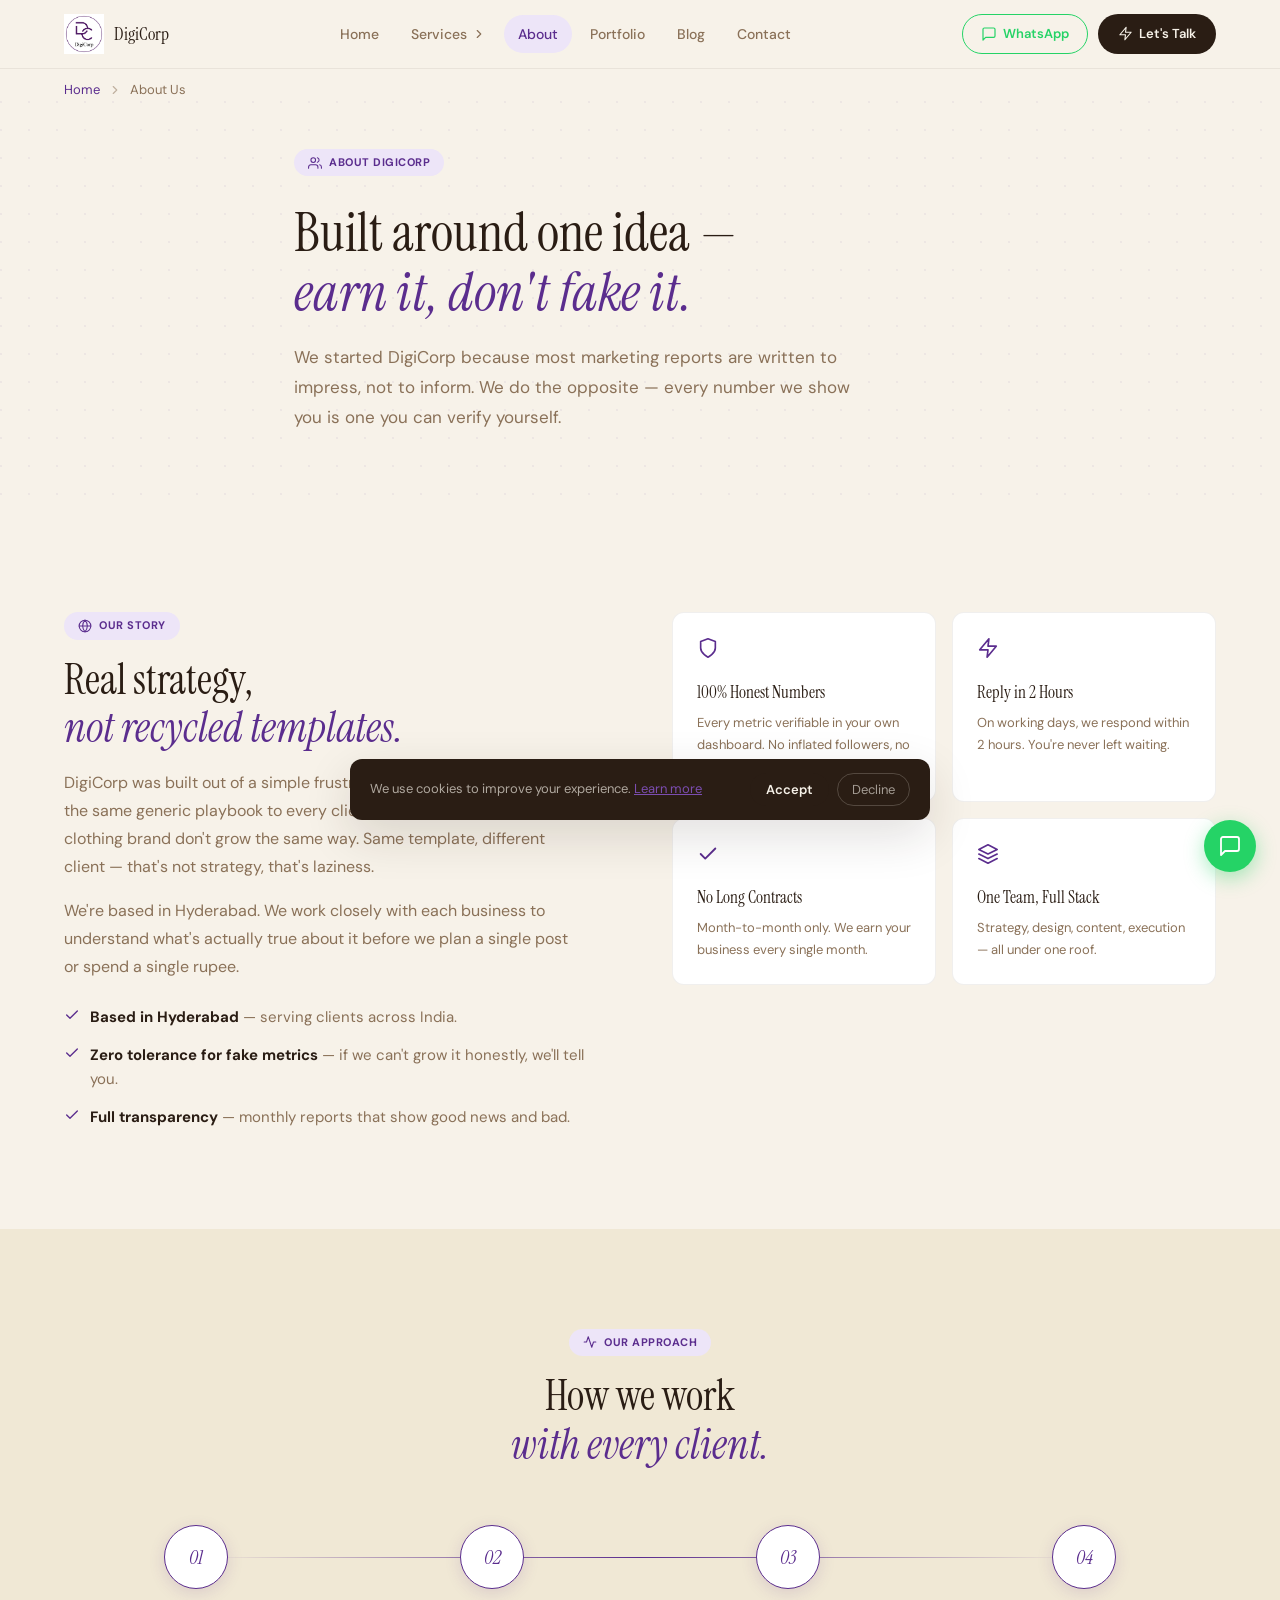
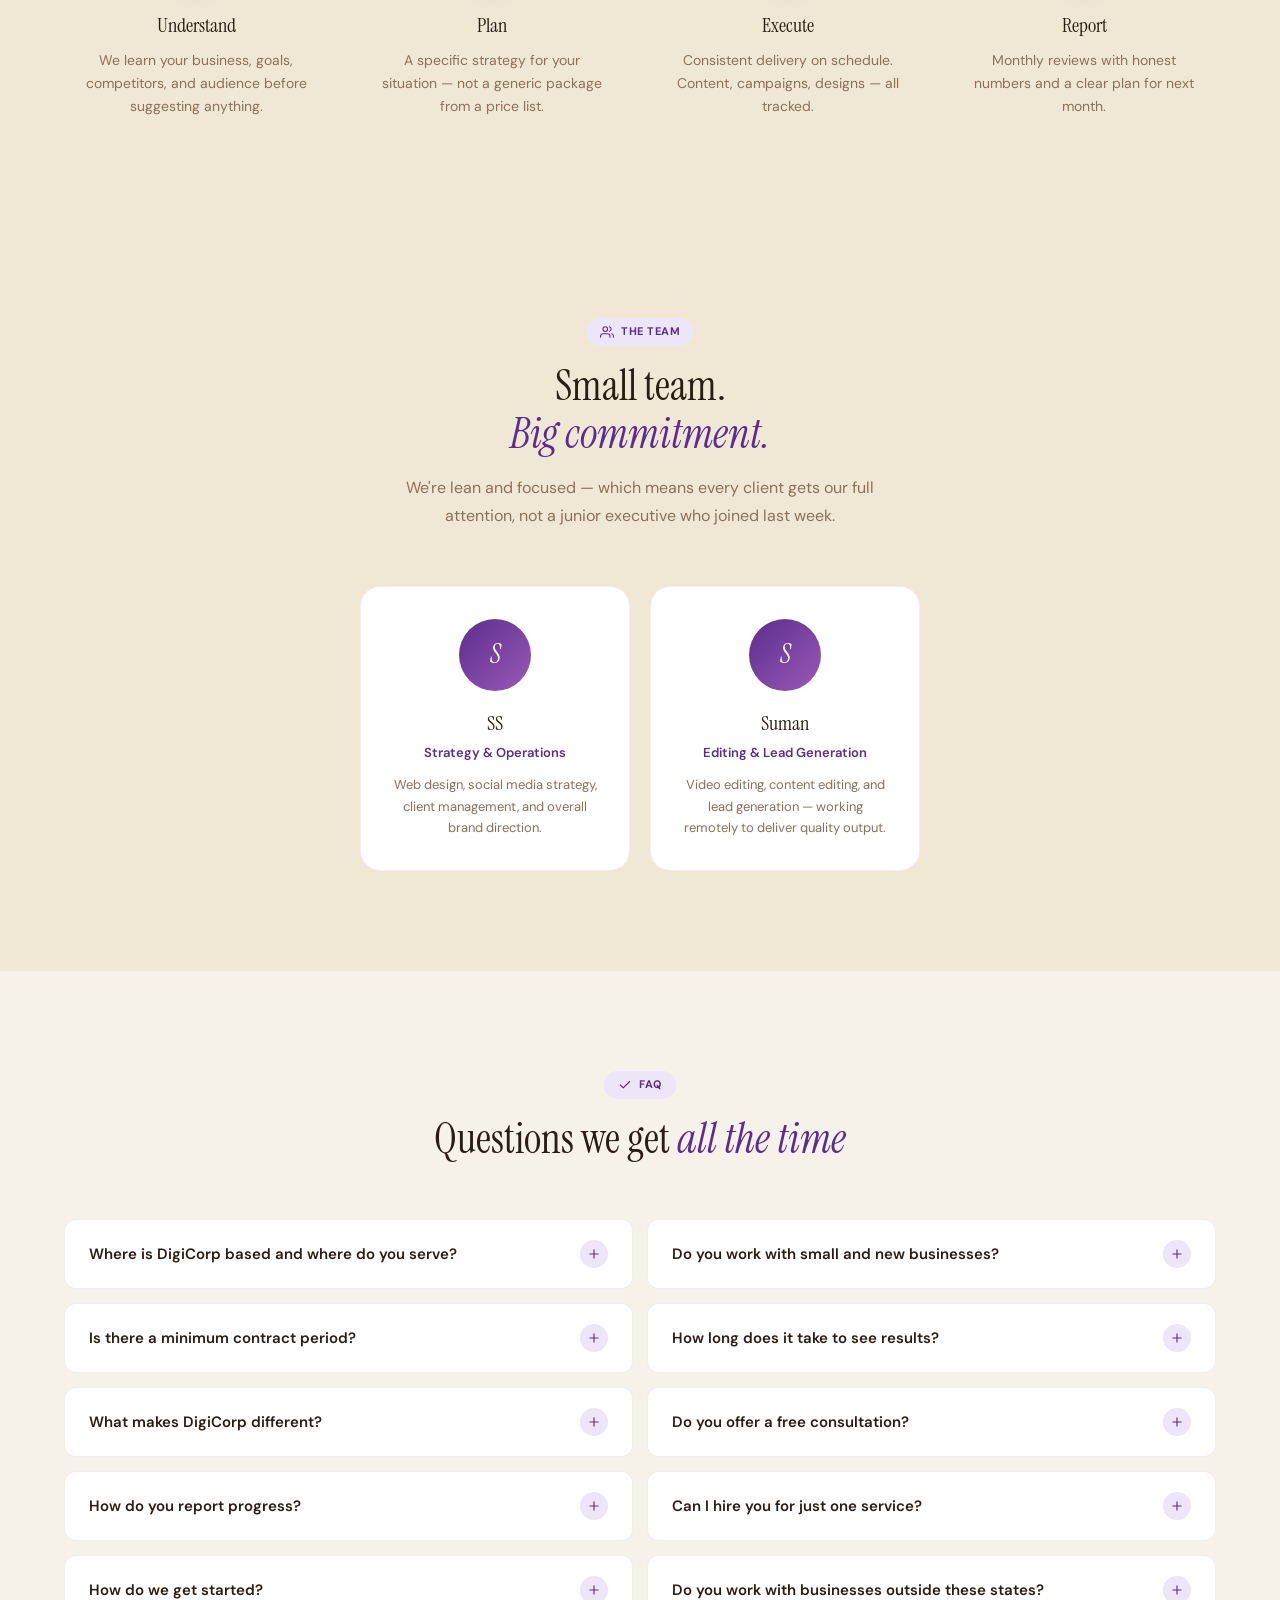
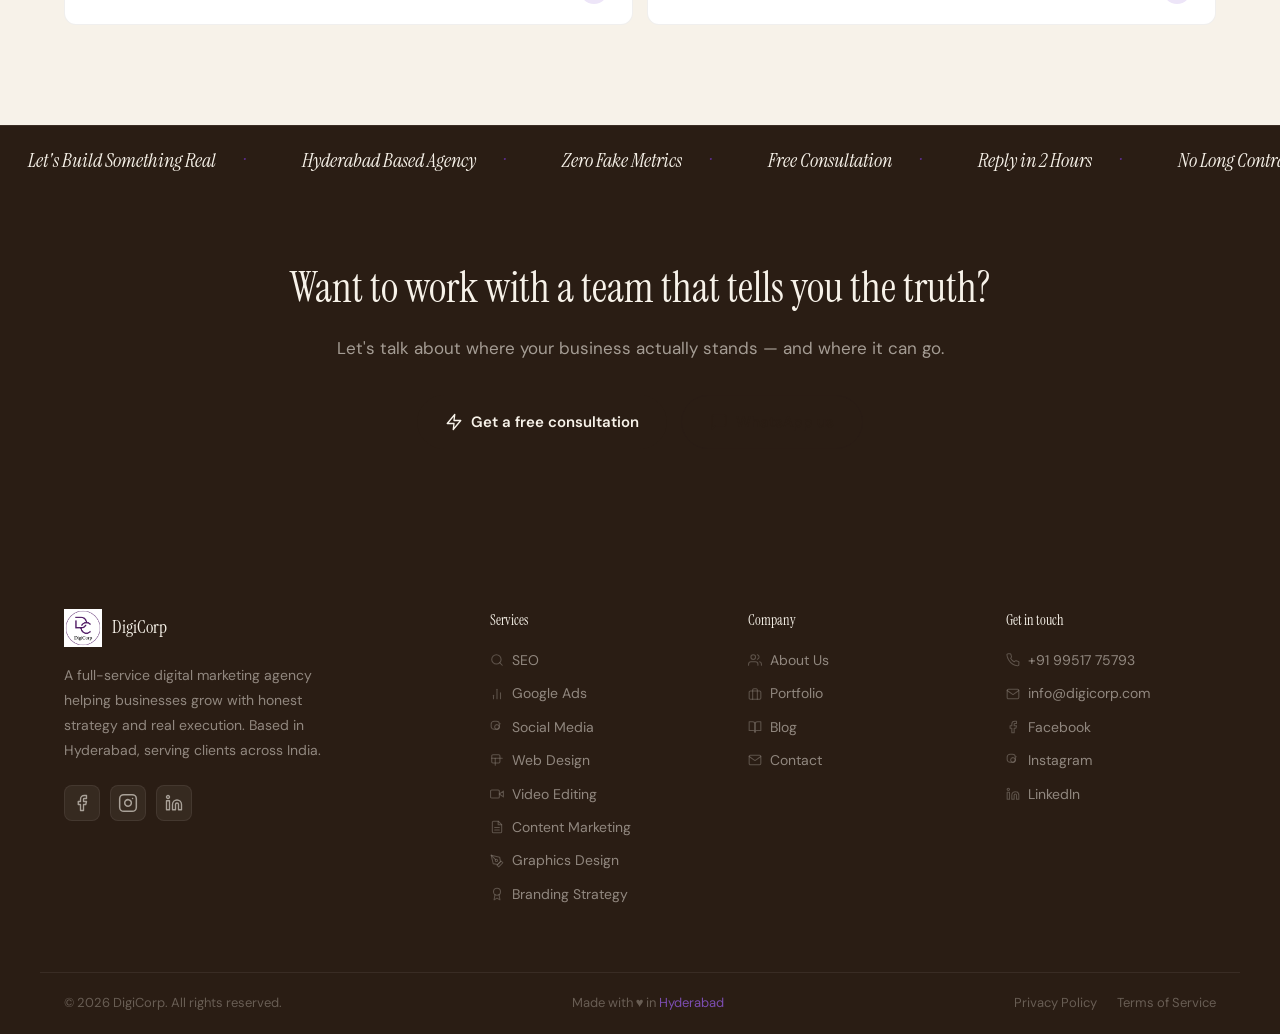
==== commit 32bd72d6: "Update about.html" ====
--- a/about.html
+++ b/about.html
@@ -95,8 +95,8 @@
       <p class="section-sub">We're lean and focused — which means every client gets our full attention, not a junior executive who joined last week.</p>
     </div>
     <div class="team-grid">
-      <div class="team-card reveal"><div class="team-avatar">S</div><h3>Sonu</h3><div class="team-role">Strategy & Operations</div><p>Web design, social media strategy, client management, and overall brand direction.</p></div>
-      <div class="team-card reveal reveal-d1"><div class="team-avatar">P</div><h3>Partner</h3><div class="team-role">Editing & Lead Generation</div><p>Video editing, content editing, and lead generation — working remotely to deliver quality output.</p></div>
+      <div class="team-card reveal"><div class="team-avatar">S</div><h3>SS</h3><div class="team-role">Strategy & Operations</div><p>Web design, social media strategy, client management, and overall brand direction.</p></div>
+      <div class="team-card reveal reveal-d1"><div class="team-avatar">S</div><h3>Suman</h3><div class="team-role">Editing & Lead Generation</div><p>Video editing, content editing, and lead generation — working remotely to deliver quality output.</p></div>
     </div>
   </div>
 </section>
